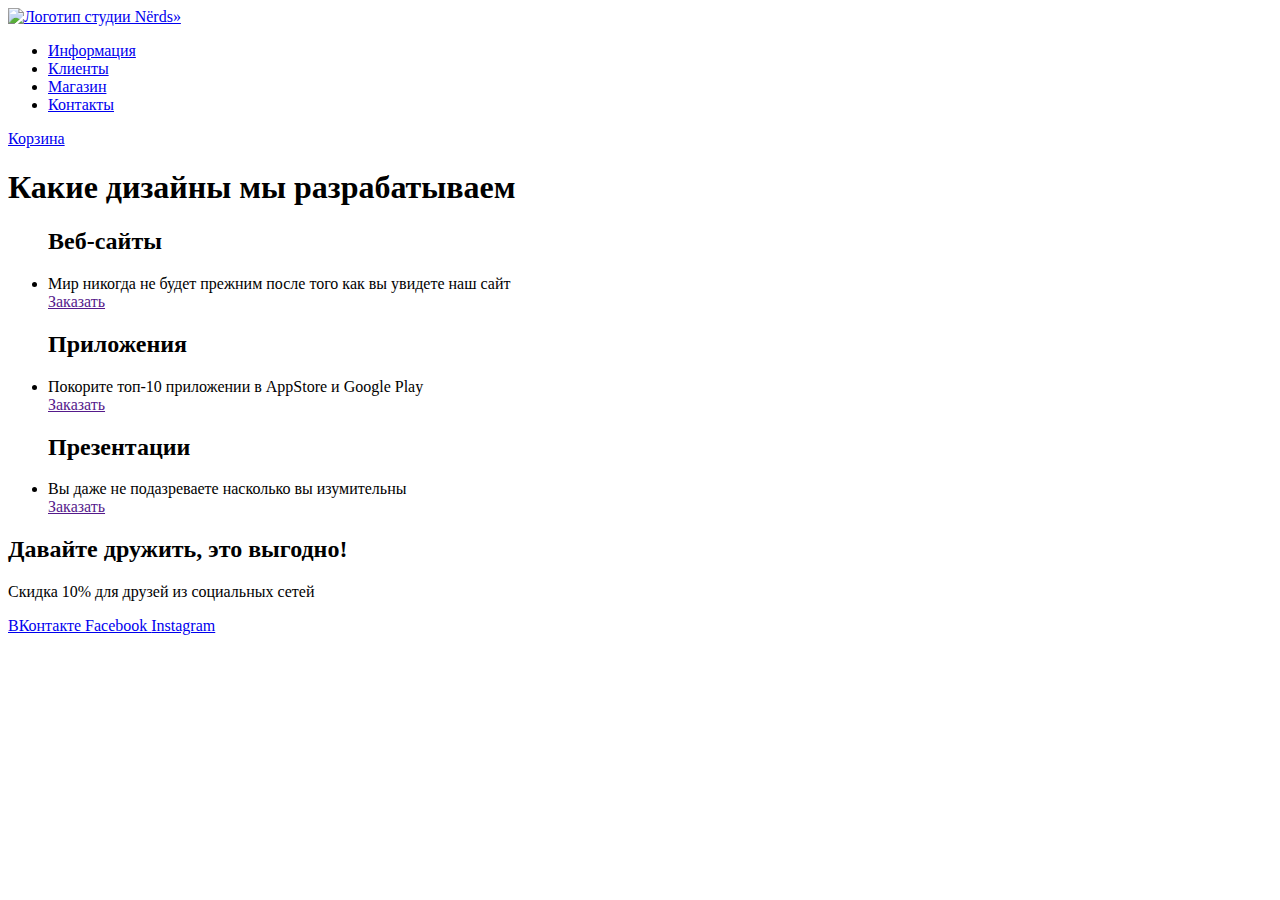
==== index.html @ 816fbe58 "добавляет верстку сайта" ====
<!DOCTYPE html>
<html lang="en">
<head>
    <meta charset="UTF-8">
    
    <title>Nёrd's</title>
</head>
<body>
    <header>
        <nav>
            <a href="index.html">
                <img src="https://via.placeholder.com/150x100" alt="Логотип студии Nёrds»">
              </a>
              <ul>
                <li><a href="Information.html">Информация</a></li>
                <li><a href="Clients.html">Клиенты</a></li>
                <li><a href="Shop.html">Магазин</a></li>
                <li><a href="Contacts.html">Контакты</a></li>
              </ul>
              <a href="Basket.html">Корзина</a>
        </nav>
    </header>
    <main>
        <section>
            <h1>Какие дизайны мы разрабатываем</h1>
            <ul>
                <h2>Веб-сайты</h2>
                <li>Мир никогда не будет прежним после того как вы увидете наш сайт</li>
                <a href=""> Заказать</a>
            </ul>
            <ul>
                <h2>Приложения</h2>
                <li>Покорите топ-10 приложении в AppStore и Google Play</li>
                <a href=""> Заказать</a>
            </ul>
            <ul>
                <h2>Презентации</h2>
                <li>Вы даже не подазреваете насколько вы изумительны</li>
                <a href=""> Заказать</a>
            </ul>
        </section>
   </main>
   <footer>
       <section>
           <h2>Давайте дружить, это выгодно!</h2>
           <p>Скидка 10% для друзей из социальных сетей</p>
           <a href="http://vk.com"> ВКонтакте </a>
           <a href="http://facebook.com"> Facebook </a>
           <a href="http://instagram.com"> Instagram</a>
       </section>
   </footer>
</body>
</html>
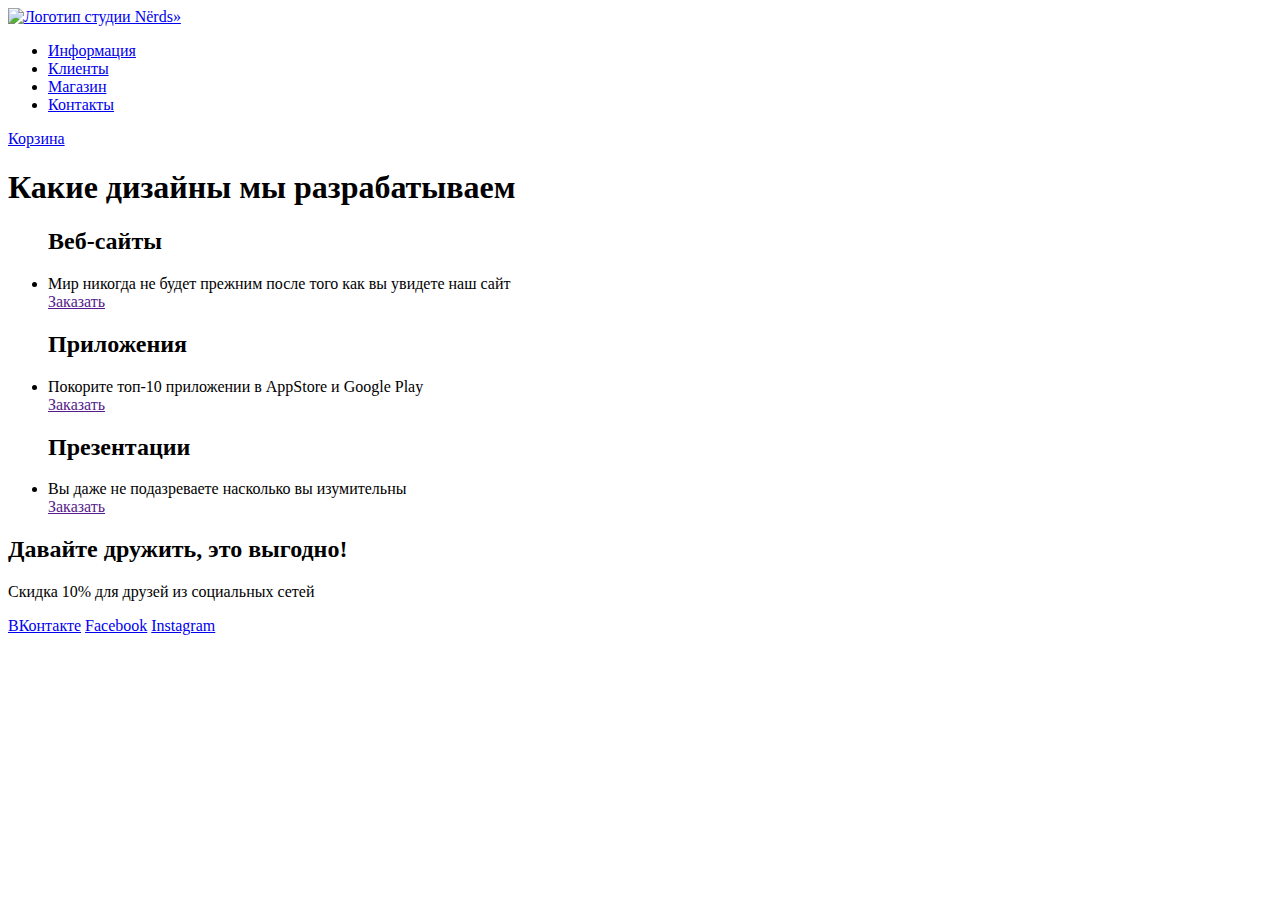
==== commit ff84fd87: "Фидбек 1 задание" ====
--- a/index.html
+++ b/index.html
@@ -1,8 +1,9 @@
 <!DOCTYPE html>
-<html lang="en">
+<html lang="ru">
 <head>
     <meta charset="UTF-8">
-    
+    <meta http-equiv="X-UA-Compatible" content="IE=edge">
+    <meta name="viewport" content="width=device-width, initial-scale=1.0">
     <title>Nёrd's</title>
 </head>
 <body>
@@ -10,19 +11,20 @@
         <nav>
             <a href="index.html">
                 <img src="https://via.placeholder.com/150x100" alt="Логотип студии Nёrds»">
-              </a>
-              <ul>
+            </a>
+            <ul>
                 <li><a href="Information.html">Информация</a></li>
                 <li><a href="Clients.html">Клиенты</a></li>
                 <li><a href="Shop.html">Магазин</a></li>
                 <li><a href="Contacts.html">Контакты</a></li>
-              </ul>
-              <a href="Basket.html">Корзина</a>
+            </ul>
+            <a href="Basket.html">Корзина</a>
         </nav>
     </header>
     <main>
         <section>
             <h1>Какие дизайны мы разрабатываем</h1>
+            <!-- Исправить список ul -> li*3 -->
             <ul>
                 <h2>Веб-сайты</h2>
                 <li>Мир никогда не будет прежним после того как вы увидете наш сайт</li>
@@ -39,15 +41,15 @@
                 <a href=""> Заказать</a>
             </ul>
         </section>
-   </main>
-   <footer>
-       <section>
-           <h2>Давайте дружить, это выгодно!</h2>
-           <p>Скидка 10% для друзей из социальных сетей</p>
-           <a href="http://vk.com"> ВКонтакте </a>
-           <a href="http://facebook.com"> Facebook </a>
-           <a href="http://instagram.com"> Instagram</a>
-       </section>
-   </footer>
+    </main>
+    <footer>
+        <section>
+            <h2>Давайте дружить, это выгодно!</h2>
+            <p>Скидка 10% для друзей из социальных сетей</p>
+            <a href="http://vk.com">ВКонтакте</a>
+            <a href="http://facebook.com">Facebook</a>
+            <a href="http://instagram.com">Instagram</a>
+        </section>
+    </footer>
 </body>
 </html>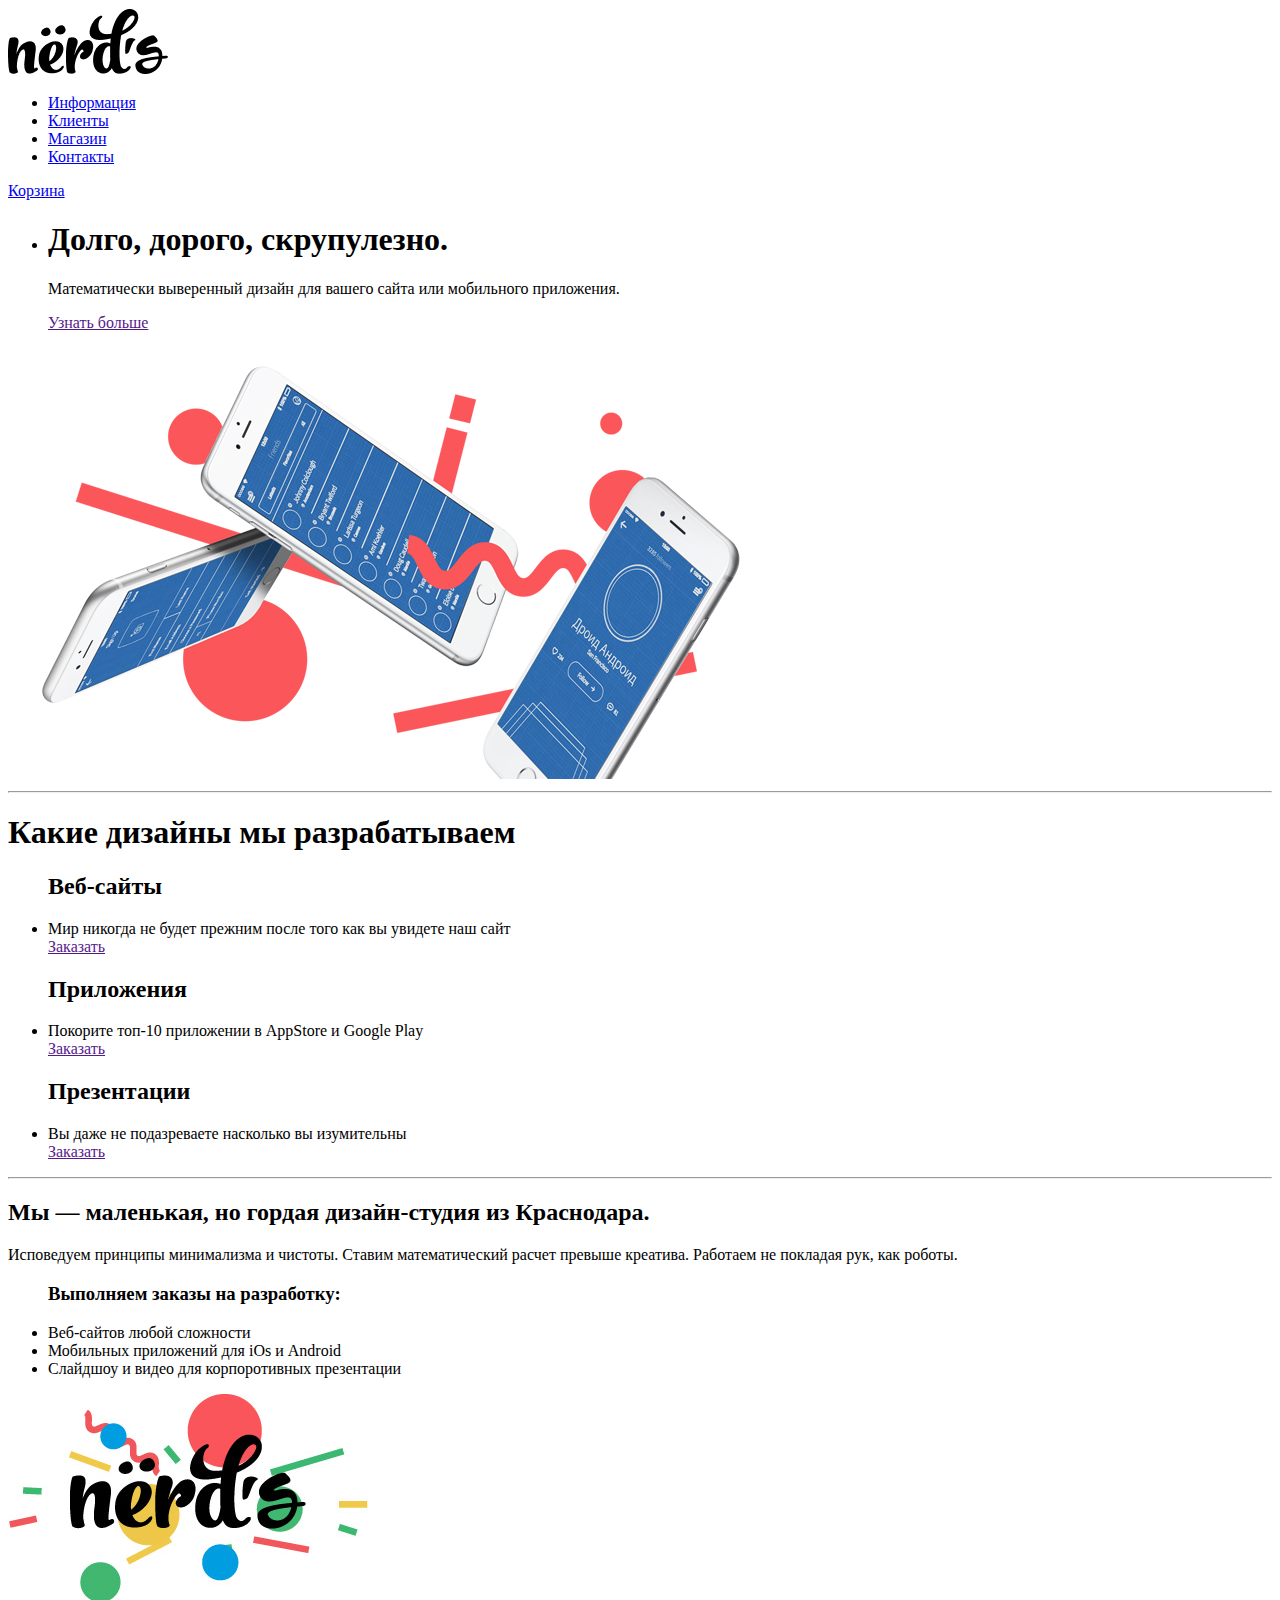
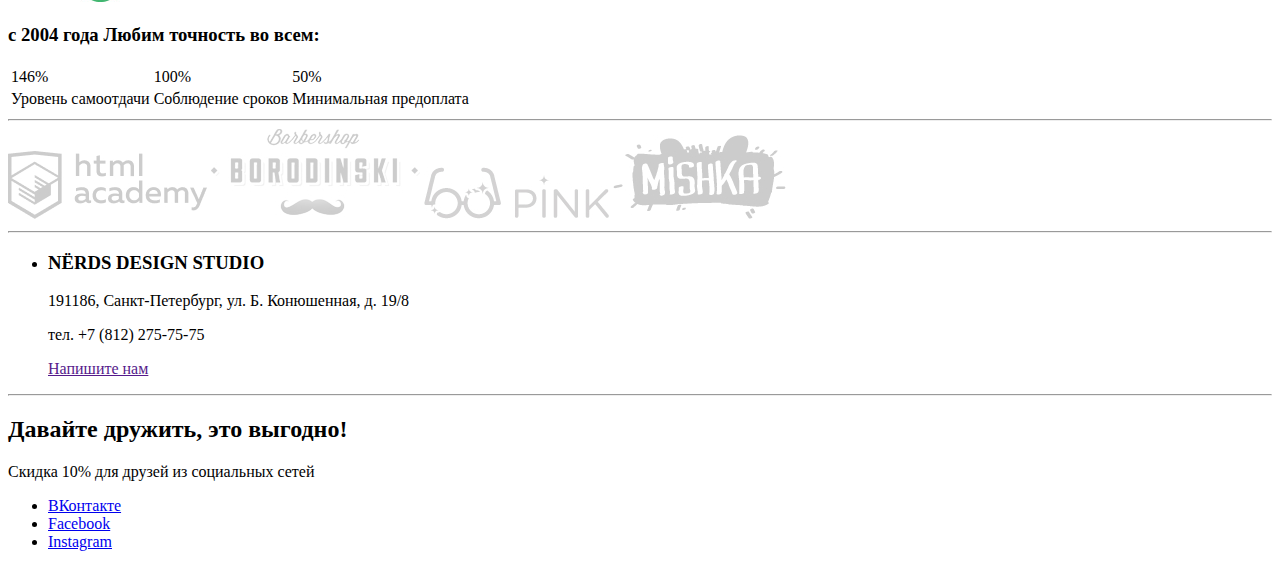
==== commit be3e9d90: "Редактирует" ====
--- a/index.html
+++ b/index.html
@@ -10,7 +10,7 @@
     <header>
         <nav>
             <a href="index.html">
-                <img src="https://via.placeholder.com/150x100" alt="Логотип студии Nёrds»">
+                <img src="nerds-logo.jpg" alt="Логотип студии Nёrds»">
             </a>
             <ul>
                 <li><a href="Information.html">Информация</a></li>
@@ -19,8 +19,17 @@
                 <li><a href="Contacts.html">Контакты</a></li>
             </ul>
             <a href="Basket.html">Корзина</a>
+            <ul>
+                <li>
+                    <h1>Долго, дорого, скрупулезно.</h1>
+                    <p>Математически выверенный дизайн для вашего сайта или мобильного приложения.</p> 
+                    <a href="">Узнать больше</a> 
+                </li>
+            </ul>  
+            <img src="nerds-index-slide1 1.jpg" alt="картинка">     
         </nav>
     </header>
+    <hr>
     <main>
         <section>
             <h1>Какие дизайны мы разрабатываем</h1>
@@ -41,14 +50,66 @@
                 <a href=""> Заказать</a>
             </ul>
         </section>
+        <hr>
+        <section>
+            <h2>Мы — маленькая, но гордая дизайн-студия из Краснодара.</h2>
+                <p>Исповедуем принципы минимализма и чистоты. Ставим математический расчет превыше креатива. Работаем не покладая рук, как роботы.</p>
+                   <ul>
+                    <h3>Выполняем заказы на разработку:</h3>
+                       <li>Веб-сайтов любой сложности</li>
+                       <li>Мобильных приложений для iOs и Android</li>
+                       <li>Слайдшоу и видео для корпоротивных презентации</li>
+                   </ul>
+                   <img src="nerds-illustration 1.jpg" alt="Иллюстрация">
+                   <h3>с 2004 года Любим точность во всем:</h3>
+                   <table>
+                       <tr>
+                           <td>146%</td>
+                           <td>100%</td>
+                           <td>50%</td>
+                           <tr>
+                               <td>Уровень самоотдачи</td>
+                               <td>Соблюдение сроков</td>
+                               <td>Минимальная предоплата</td>
+                           </tr>
+                       </tr>
+                   </table>
+         </section>
+
+         <hr>
+
+         <section>
+              <a href=""><img src="html academy.jpg" alt="html academy"></a>
+              <a href=""><img src="borodinsky.jpg" alt="borodiski"></a>
+              <a href=""><img src="pink.jpg" alt="pink"></a></li>
+              <a href=""><img src="mishka.jpg" alt="mishka"></a>
+        </section>
+
+          <hr>
+
+          <section>
+              <ul>
+                <li>    
+                    <h3>NЁRDS DESIGN STUDIO</h3>
+                    <P>191186, Санкт-Петербург, ул. Б. Конюшенная, д. 19/8</P>
+                    <p>тел. +7 (812) 275-75-75</p>
+                    <a href="">Напишите нам</a>
+                </li>
+              </ul>
+          </section>
+
+    <hr>
+    
     </main>
     <footer>
         <section>
             <h2>Давайте дружить, это выгодно!</h2>
             <p>Скидка 10% для друзей из социальных сетей</p>
-            <a href="http://vk.com">ВКонтакте</a>
-            <a href="http://facebook.com">Facebook</a>
-            <a href="http://instagram.com">Instagram</a>
+            <ul>
+                <li><a href="http://vk.com">ВКонтакте</a></li>
+                <li><a href="http://facebook.com">Facebook</a></li> 
+                <li><a href="http://instagram.com">Instagram</a></li>
+            </ul>
         </section>
     </footer>
 </body>
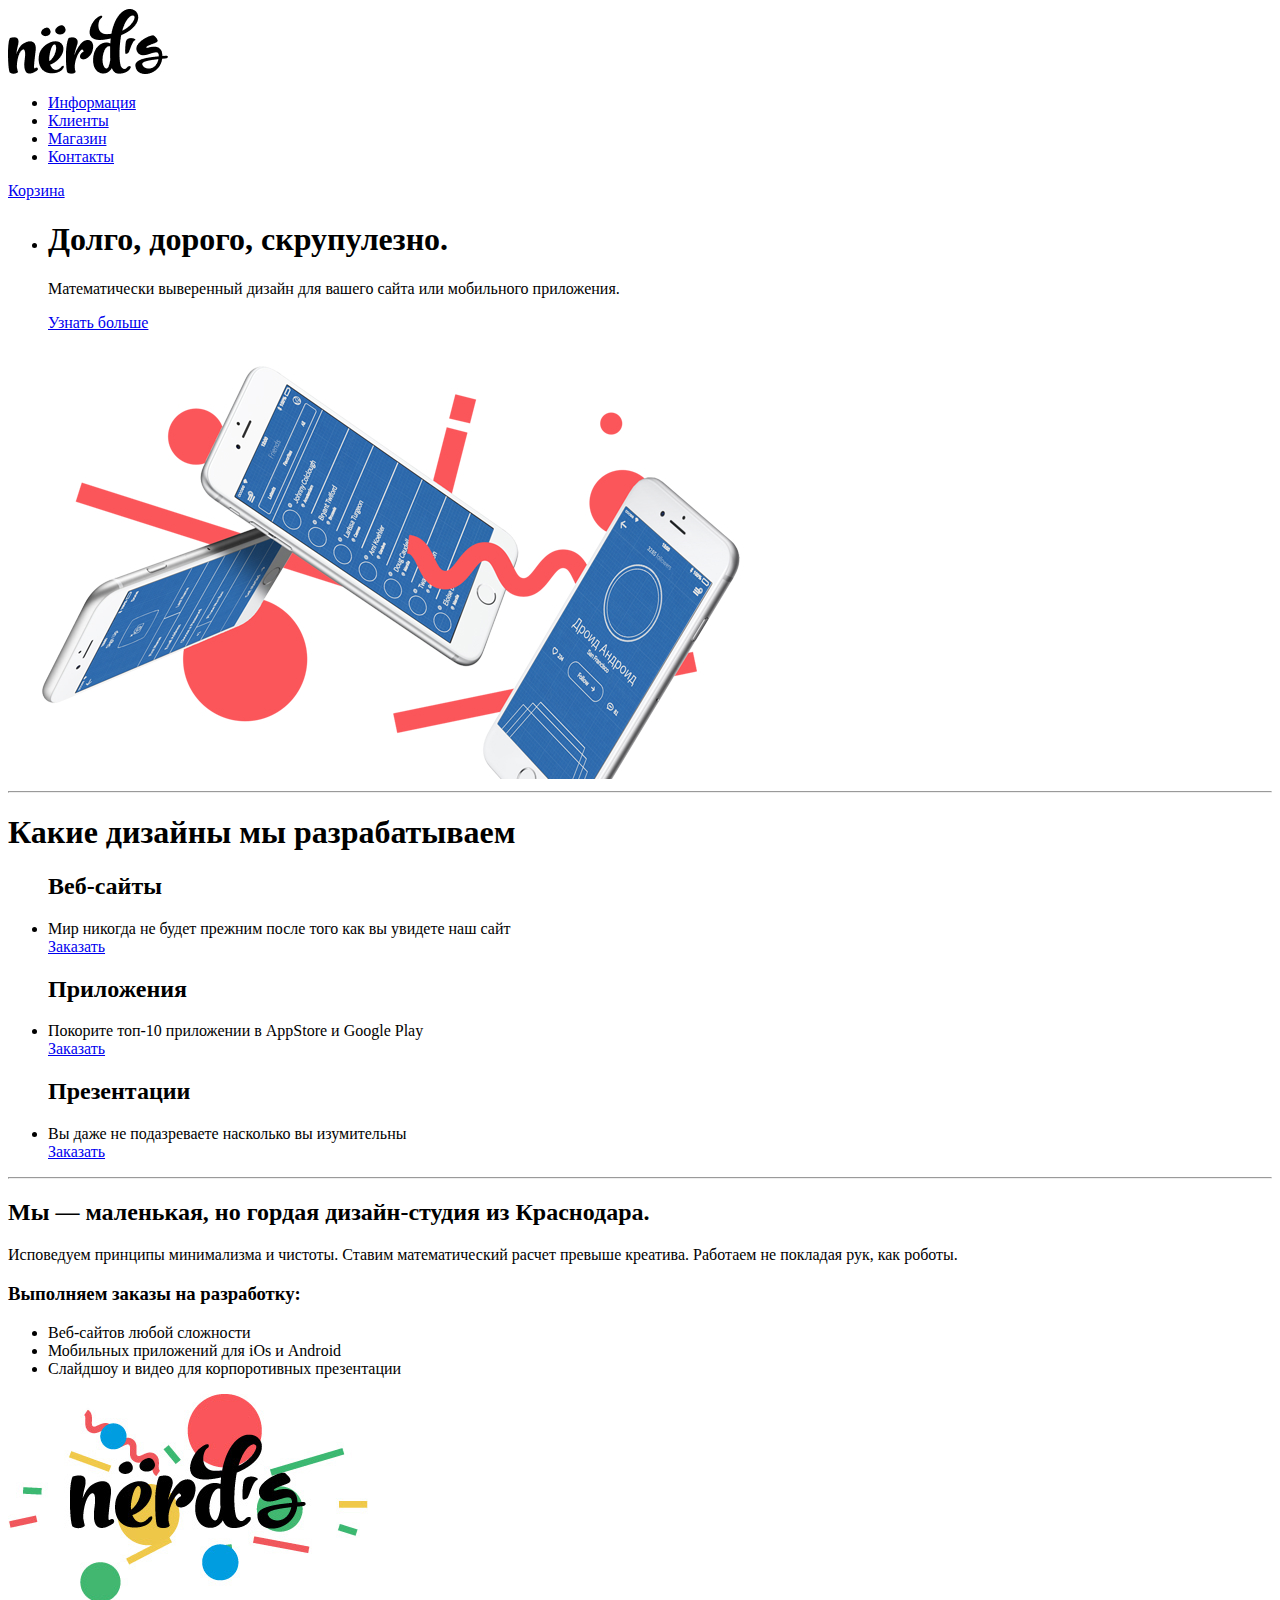
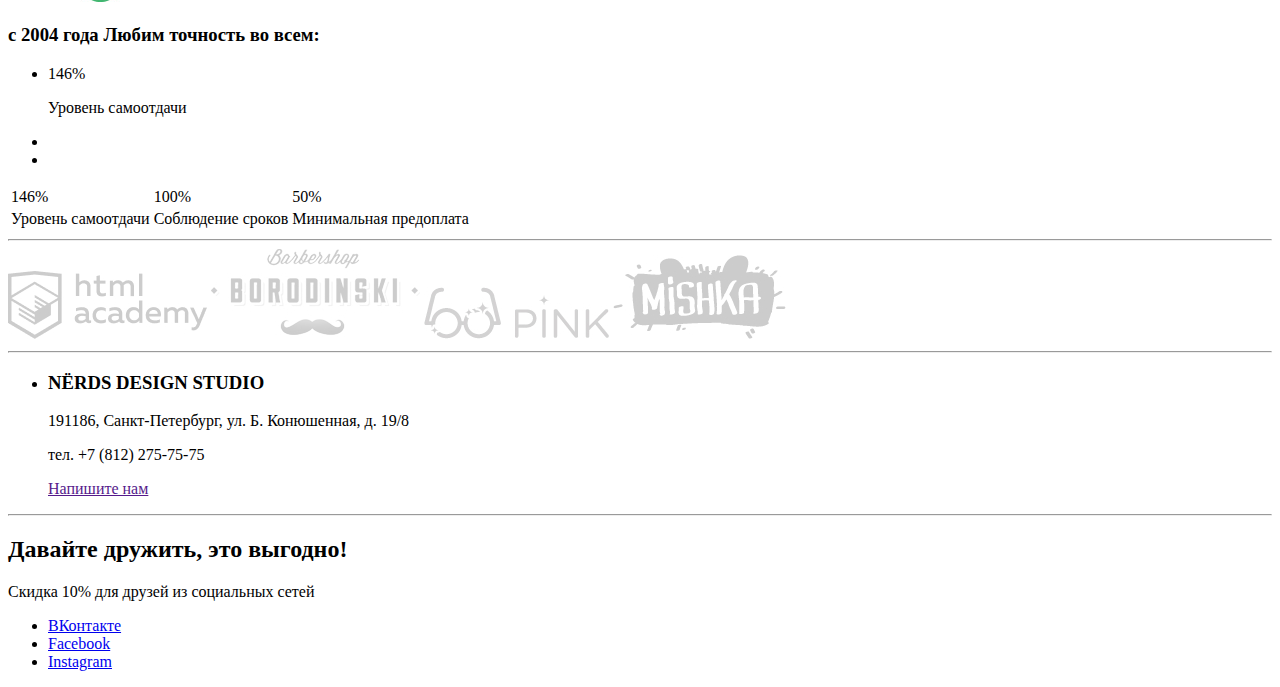
==== commit c6288a58: "Фидбек 2 урок" ====
--- a/index.html
+++ b/index.html
@@ -1,105 +1,130 @@
 <!DOCTYPE html>
 <html lang="ru">
+
 <head>
     <meta charset="UTF-8">
     <meta http-equiv="X-UA-Compatible" content="IE=edge">
     <meta name="viewport" content="width=device-width, initial-scale=1.0">
     <title>Nёrd's</title>
 </head>
+
 <body>
     <header>
         <nav>
             <a href="index.html">
-                <img src="nerds-logo.jpg" alt="Логотип студии Nёrds»">
+                <img src="images/nerds-logo.jpg" alt="Логотип студии Nёrds»">
             </a>
+            <!-- Заменить пустые ссылки на # -->
             <ul>
-                <li><a href="Information.html">Информация</a></li>
+                <li><a href="#">Информация</a></li>
                 <li><a href="Clients.html">Клиенты</a></li>
-                <li><a href="Shop.html">Магазин</a></li>
+                <li><a href="catalog.html">Магазин</a></li>
                 <li><a href="Contacts.html">Контакты</a></li>
             </ul>
             <a href="Basket.html">Корзина</a>
+
+            <!-- Перенести в main, сделать секцией -->
             <ul>
                 <li>
                     <h1>Долго, дорого, скрупулезно.</h1>
-                    <p>Математически выверенный дизайн для вашего сайта или мобильного приложения.</p> 
-                    <a href="">Узнать больше</a> 
+                    <p>Математически выверенный дизайн для вашего сайта или мобильного приложения.</p>
+                    <a href="#">Узнать больше</a>
                 </li>
-            </ul>  
-            <img src="nerds-index-slide1 1.jpg" alt="картинка">     
+            </ul>
+            <img src="images/nerds-index-slide1 1.jpg" alt="картинка">
         </nav>
     </header>
     <hr>
     <main>
         <section>
             <h1>Какие дизайны мы разрабатываем</h1>
-            <!-- Исправить список ul -> li*3 -->
+
+            <!-- Не забудь! Исправить список ul -> li*3 -->
             <ul>
                 <h2>Веб-сайты</h2>
                 <li>Мир никогда не будет прежним после того как вы увидете наш сайт</li>
-                <a href=""> Заказать</a>
+                <a href="#"> Заказать</a>
             </ul>
             <ul>
                 <h2>Приложения</h2>
                 <li>Покорите топ-10 приложении в AppStore и Google Play</li>
-                <a href=""> Заказать</a>
+                <a href="#"> Заказать</a>
             </ul>
             <ul>
                 <h2>Презентации</h2>
                 <li>Вы даже не подазреваете насколько вы изумительны</li>
-                <a href=""> Заказать</a>
+                <a href="#"> Заказать</a>
             </ul>
         </section>
         <hr>
         <section>
-            <h2>Мы — маленькая, но гордая дизайн-студия из Краснодара.</h2>
-                <p>Исповедуем принципы минимализма и чистоты. Ставим математический расчет превыше креатива. Работаем не покладая рук, как роботы.</p>
-                   <ul>
-                    <h3>Выполняем заказы на разработку:</h3>
-                       <li>Веб-сайтов любой сложности</li>
-                       <li>Мобильных приложений для iOs и Android</li>
-                       <li>Слайдшоу и видео для корпоротивных презентации</li>
-                   </ul>
-                   <img src="nerds-illustration 1.jpg" alt="Иллюстрация">
-                   <h3>с 2004 года Любим точность во всем:</h3>
-                   <table>
-                       <tr>
-                           <td>146%</td>
-                           <td>100%</td>
-                           <td>50%</td>
-                           <tr>
-                               <td>Уровень самоотдачи</td>
-                               <td>Соблюдение сроков</td>
-                               <td>Минимальная предоплата</td>
-                           </tr>
-                       </tr>
-                   </table>
-         </section>
+            <div>
+                <h2>Мы — маленькая, но гордая дизайн-студия из Краснодара.</h2>
+                <p>Исповедуем принципы минимализма и чистоты. Ставим математический расчет превыше креатива. Работаем не
+                    покладая рук, как роботы.</p>
+                <h3>Выполняем заказы на разработку:</h3>
+                <ul>
+                    <li>Веб-сайтов <span>любой</span> сложности</li>
+                    <li>Мобильных приложений для iOs и Android</li>
+                    <li>Слайдшоу и видео для корпоротивных презентации</li>
+                </ul>
+            </div>
 
-         <hr>
-
-         <section>
-              <a href=""><img src="html academy.jpg" alt="html academy"></a>
-              <a href=""><img src="borodinsky.jpg" alt="borodiski"></a>
-              <a href=""><img src="pink.jpg" alt="pink"></a></li>
-              <a href=""><img src="mishka.jpg" alt="mishka"></a>
+            <div>
+                <div>
+                    <img src="images/nerds-illustration 1.jpg" alt="Иллюстрация">
+                </div>
+                <h3>с 2004 года Любим точность во всем:</h3>
+                
+                <!-- Сделать не таблицу а список процентов -->
+                <ul>
+                    <li>
+                        <p>146<span>%</span></p>
+                        <p>Уровень самоотдачи</p>
+                    </li>
+                    <li></li>
+                    <li></li>
+                </ul>
+                <table>
+                    <tr>
+                        <td>146%</td>
+                        <td>100%</td>
+                        <td>50%</td>
+                    <tr>
+                        <td>Уровень самоотдачи</td>
+                        <td>Соблюдение сроков</td>
+                        <td>Минимальная предоплата</td>
+                    </tr>
+                    </tr>
+                </table>
+            </div>
         </section>
 
-          <hr>
+        <hr>
 
-          <section>
-              <ul>
-                <li>    
+        <!-- Переименовать картинки чтобы не было пробелов и ссылки # -->
+        <section>
+            <a href=""><img src="images/html academy.jpg" alt="html academy"></a>
+            <a href=""><img src="images/borodinsky.jpg" alt="borodiski"></a>
+            <a href=""><img src="images/pink.jpg" alt="pink"></a></li>
+            <a href=""><img src="images/mishka.jpg" alt="mishka"></a>
+        </section>
+
+        <hr>
+
+        <section>
+            <ul>
+                <li>
                     <h3>NЁRDS DESIGN STUDIO</h3>
                     <P>191186, Санкт-Петербург, ул. Б. Конюшенная, д. 19/8</P>
                     <p>тел. +7 (812) 275-75-75</p>
                     <a href="">Напишите нам</a>
                 </li>
-              </ul>
-          </section>
+            </ul>
+        </section>
 
-    <hr>
-    
+        <hr>
+
     </main>
     <footer>
         <section>
@@ -107,10 +132,11 @@
             <p>Скидка 10% для друзей из социальных сетей</p>
             <ul>
                 <li><a href="http://vk.com">ВКонтакте</a></li>
-                <li><a href="http://facebook.com">Facebook</a></li> 
+                <li><a href="http://facebook.com">Facebook</a></li>
                 <li><a href="http://instagram.com">Instagram</a></li>
             </ul>
         </section>
     </footer>
 </body>
+
 </html>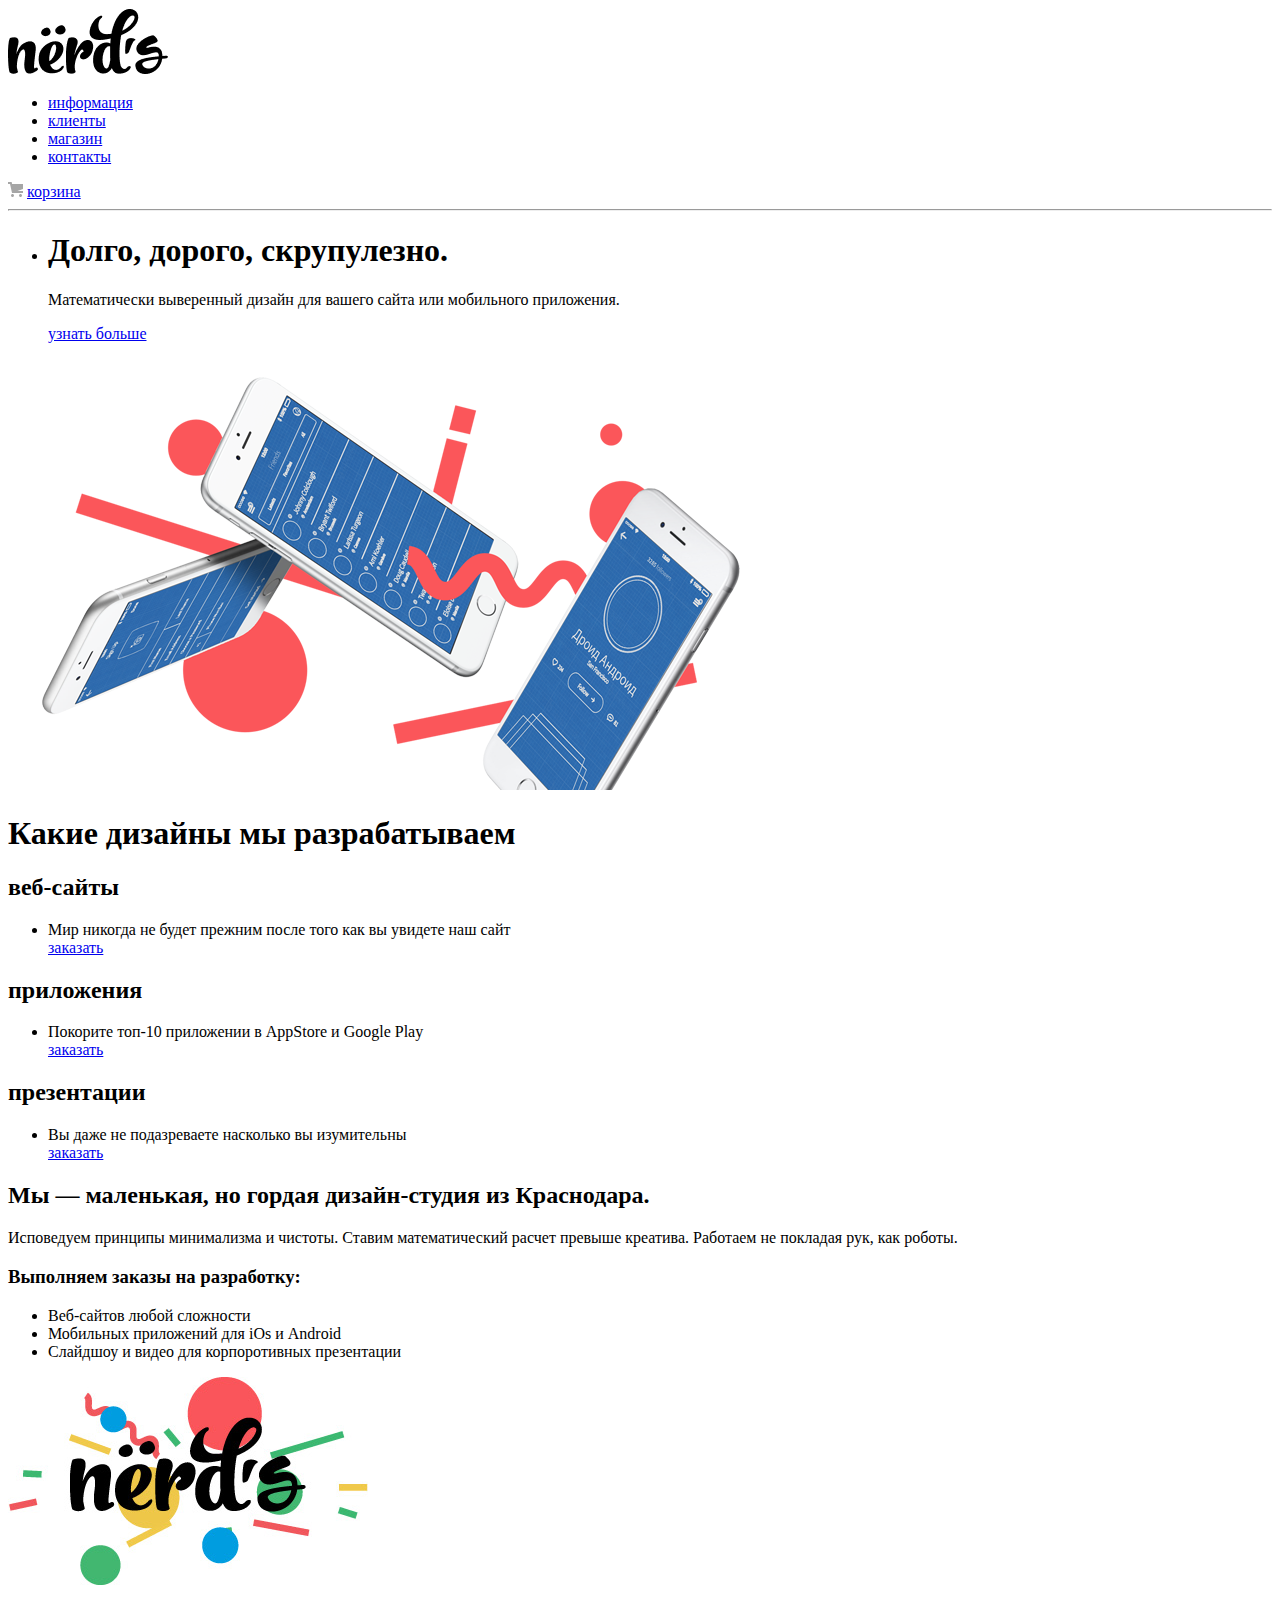
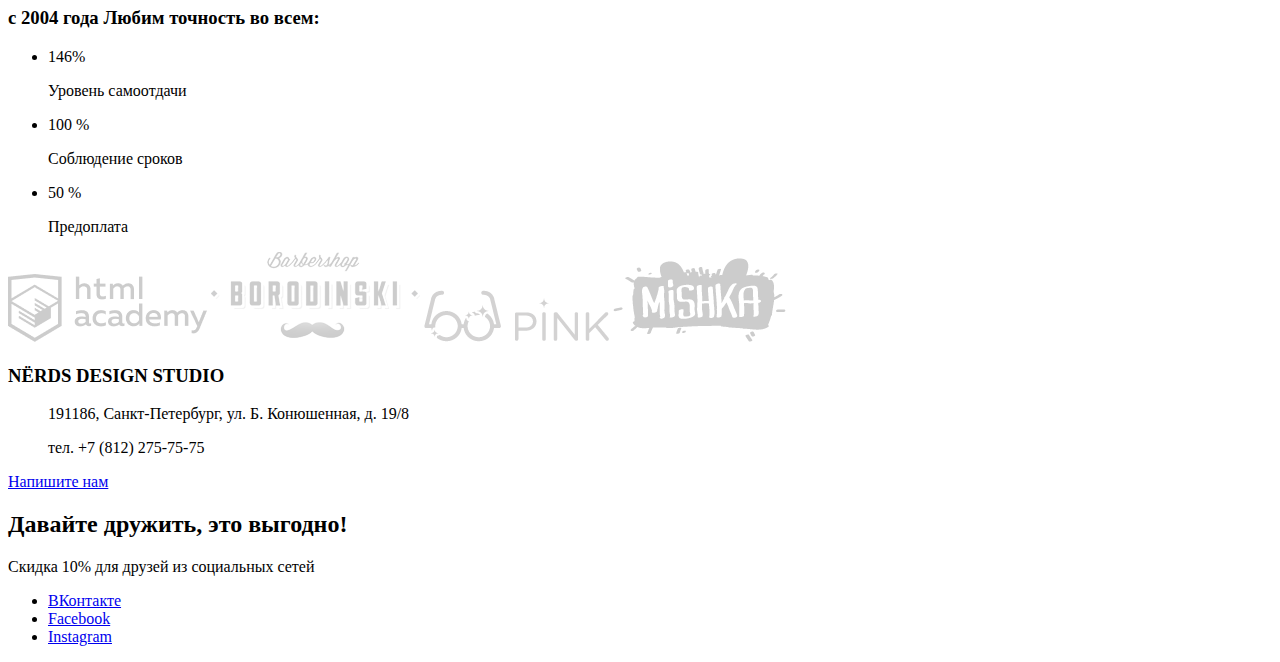
==== commit c1cf1d6e: "исправил" ====
--- a/index.html
+++ b/index.html
@@ -12,56 +12,61 @@
     <header>
         <nav>
             <a href="index.html">
-                <img src="images/nerds-logo.jpg" alt="Логотип студии Nёrds»">
+                <img src="images/nerds-logo.png" alt="Логотип_студии_Nёrds»">
             </a>
-            <!-- Заменить пустые ссылки на # -->
+
             <ul>
-                <li><a href="#">Информация</a></li>
-                <li><a href="Clients.html">Клиенты</a></li>
-                <li><a href="catalog.html">Магазин</a></li>
-                <li><a href="Contacts.html">Контакты</a></li>
+                <li><a href="#">информация</a></li>
+                <li><a href="#">клиенты</a></li>
+                <li><a href="catalog.html">магазин</a></li>
+                <li><a href="#">контакты</a></li>
             </ul>
-            <a href="Basket.html">Корзина</a>
-
-            <!-- Перенести в main, сделать секцией -->
-            <ul>
-                <li>
-                    <h1>Долго, дорого, скрупулезно.</h1>
-                    <p>Математически выверенный дизайн для вашего сайта или мобильного приложения.</p>
-                    <a href="#">Узнать больше</a>
-                </li>
-            </ul>
-            <img src="images/nerds-index-slide1 1.jpg" alt="картинка">
+           <img src="images/cart-icon.svg" alt="корзина">
+            <a href="#">корзина</a>                   
         </nav>
     </header>
     <hr>
     <main>
         <section>
+            <ul>
+                <li>
+                    <h1>Долго, дорого, скрупулезно.</h1>
+                    <p>Математически выверенный дизайн для вашего сайта или мобильного приложения.</p>
+                    <a href="#">узнать больше</a>
+                </li>
+            </ul>
+            <img src="images/nerds-index-slide.png" alt="картинка">
+        </section>
+        <section>
             <h1>Какие дизайны мы разрабатываем</h1>
 
-            <!-- Не забудь! Исправить список ul -> li*3 -->
-            <ul>
-                <h2>Веб-сайты</h2>
+         
+            <h2>веб-сайты</h2>
+            <ul>                
                 <li>Мир никогда не будет прежним после того как вы увидете наш сайт</li>
-                <a href="#"> Заказать</a>
+                <a href="#">заказать</a>
             </ul>
-            <ul>
-                <h2>Приложения</h2>
+
+            <h2>приложения</h2>
+            <ul>                
                 <li>Покорите топ-10 приложении в AppStore и Google Play</li>
-                <a href="#"> Заказать</a>
+                <a href="#">заказать</a>
             </ul>
-            <ul>
-                <h2>Презентации</h2>
+
+            <h2>презентации</h2>
+            <ul>                
                 <li>Вы даже не подазреваете насколько вы изумительны</li>
-                <a href="#"> Заказать</a>
+                <a href="#">заказать</a>
             </ul>
+
         </section>
-        <hr>
+       
         <section>
             <div>
                 <h2>Мы — маленькая, но гордая дизайн-студия из Краснодара.</h2>
                 <p>Исповедуем принципы минимализма и чистоты. Ставим математический расчет превыше креатива. Работаем не
                     покладая рук, как роботы.</p>
+
                 <h3>Выполняем заказы на разработку:</h3>
                 <ul>
                     <li>Веб-сайтов <span>любой</span> сложности</li>
@@ -72,58 +77,45 @@
 
             <div>
                 <div>
-                    <img src="images/nerds-illustration 1.jpg" alt="Иллюстрация">
+                    <img src="images/nerds-illustration.png" alt="Иллюстрация">
                 </div>
+
                 <h3>с 2004 года Любим точность во всем:</h3>
-                
-                <!-- Сделать не таблицу а список процентов -->
                 <ul>
                     <li>
                         <p>146<span>%</span></p>
                         <p>Уровень самоотдачи</p>
                     </li>
-                    <li></li>
-                    <li></li>
-                </ul>
-                <table>
-                    <tr>
-                        <td>146%</td>
-                        <td>100%</td>
-                        <td>50%</td>
-                    <tr>
-                        <td>Уровень самоотдачи</td>
-                        <td>Соблюдение сроков</td>
-                        <td>Минимальная предоплата</td>
-                    </tr>
-                    </tr>
-                </table>
+
+                    <li>
+                        <p>100 <span>%</span></p>
+                        <p>Соблюдение сроков</p>
+                    </li>
+
+                    <li>
+                        <p>50 <span>%</span></p>
+                        <p>Предоплата</p>
+                    </li>
+                </ul>                
             </div>
+
         </section>
-
-        <hr>
-
-        <!-- Переименовать картинки чтобы не было пробелов и ссылки # -->
+        
         <section>
-            <a href=""><img src="images/html academy.jpg" alt="html academy"></a>
-            <a href=""><img src="images/borodinsky.jpg" alt="borodiski"></a>
-            <a href=""><img src="images/pink.jpg" alt="pink"></a></li>
-            <a href=""><img src="images/mishka.jpg" alt="mishka"></a>
-        </section>
-
-        <hr>
+            <a href="#"><img src="images/logo-1.png" alt="html-academy"></a>
+            <a href="#"><img src="images/logo-2.png" alt="borodiski"></a>
+            <a href="#"><img src="images/logo-3.png" alt="pink"></a></li>
+            <a href="#"><img src="images/logo-4.png" alt="mishka"></a>
+        </section>      
 
         <section>
-            <ul>
-                <li>
-                    <h3>NЁRDS DESIGN STUDIO</h3>
+            <h3>NЁRDS DESIGN STUDIO</h3>
+            <ul>                                    
                     <P>191186, Санкт-Петербург, ул. Б. Конюшенная, д. 19/8</P>
-                    <p>тел. +7 (812) 275-75-75</p>
-                    <a href="">Напишите нам</a>
-                </li>
+                    <p>тел. +7 (812) 275-75-75</p>                   
             </ul>
-        </section>
-
-        <hr>
+            <a href="#">Напишите нам</a>
+        </section>       
 
     </main>
     <footer>
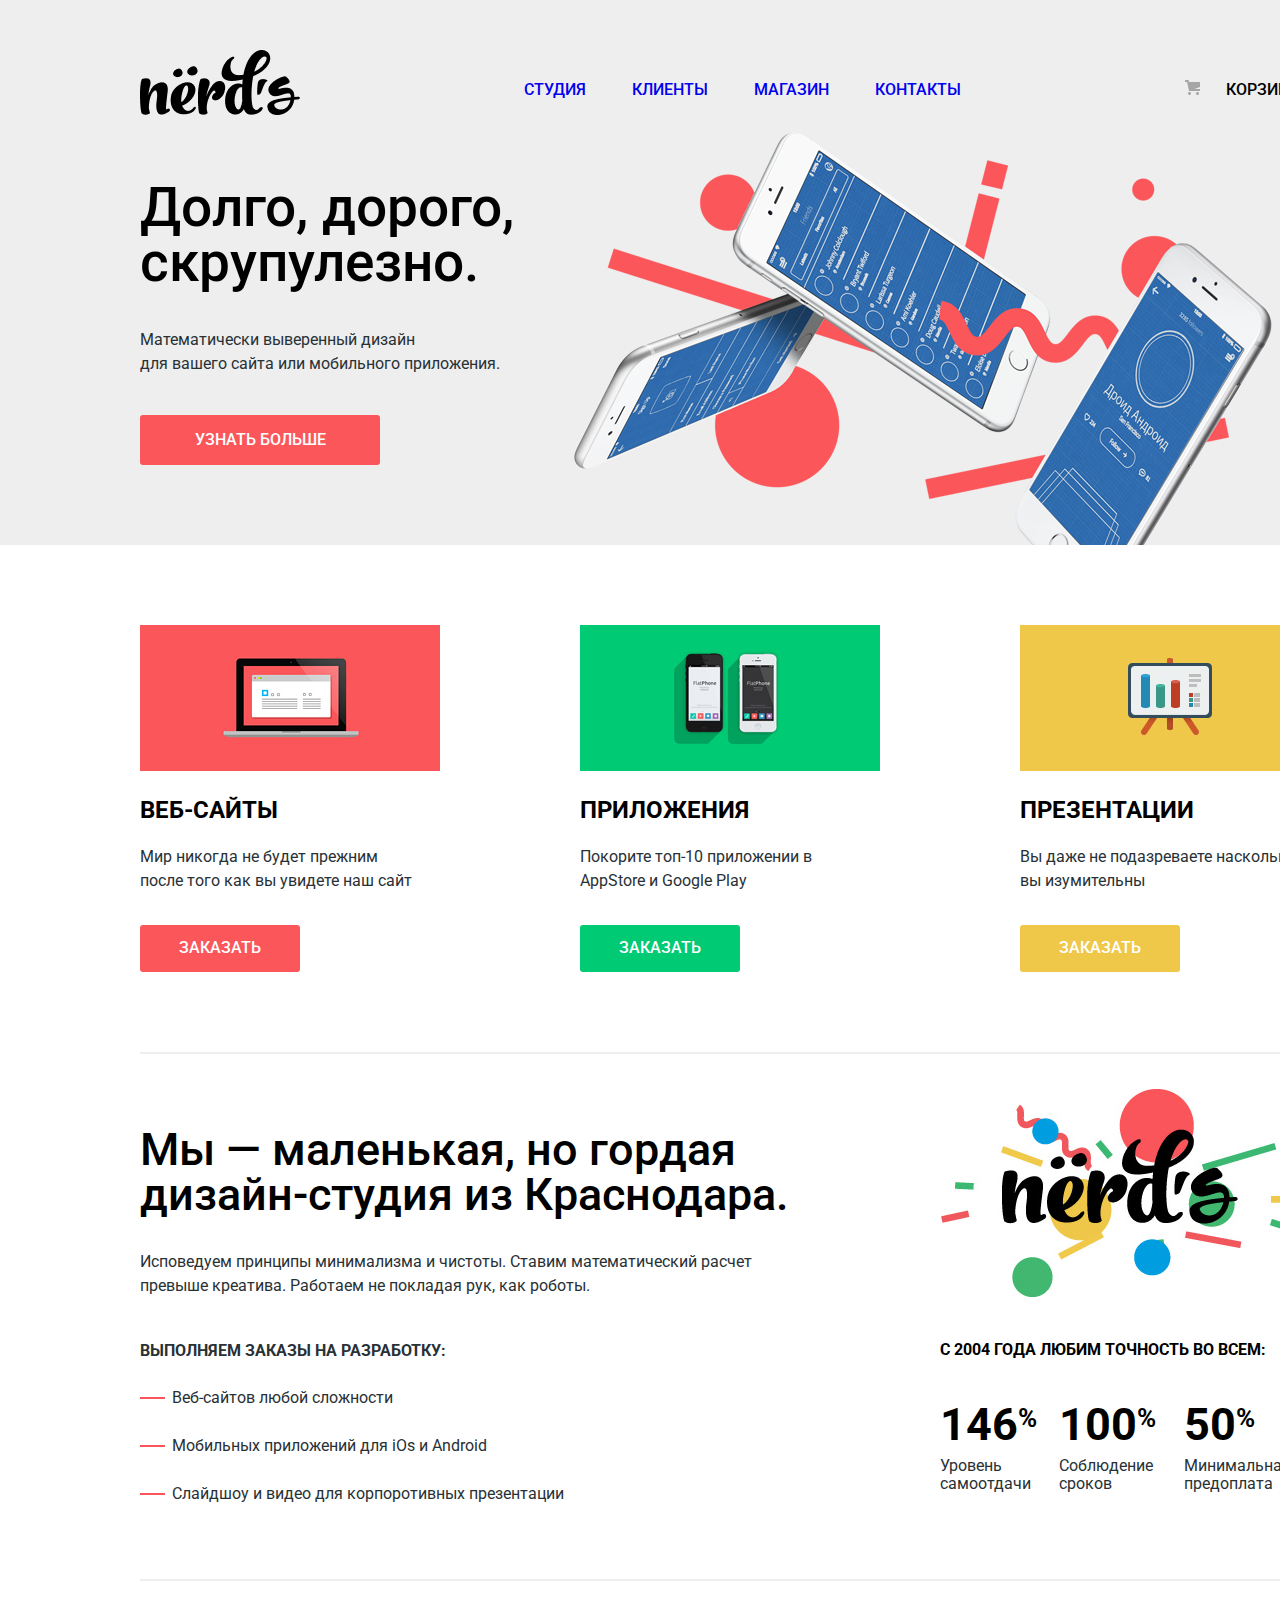
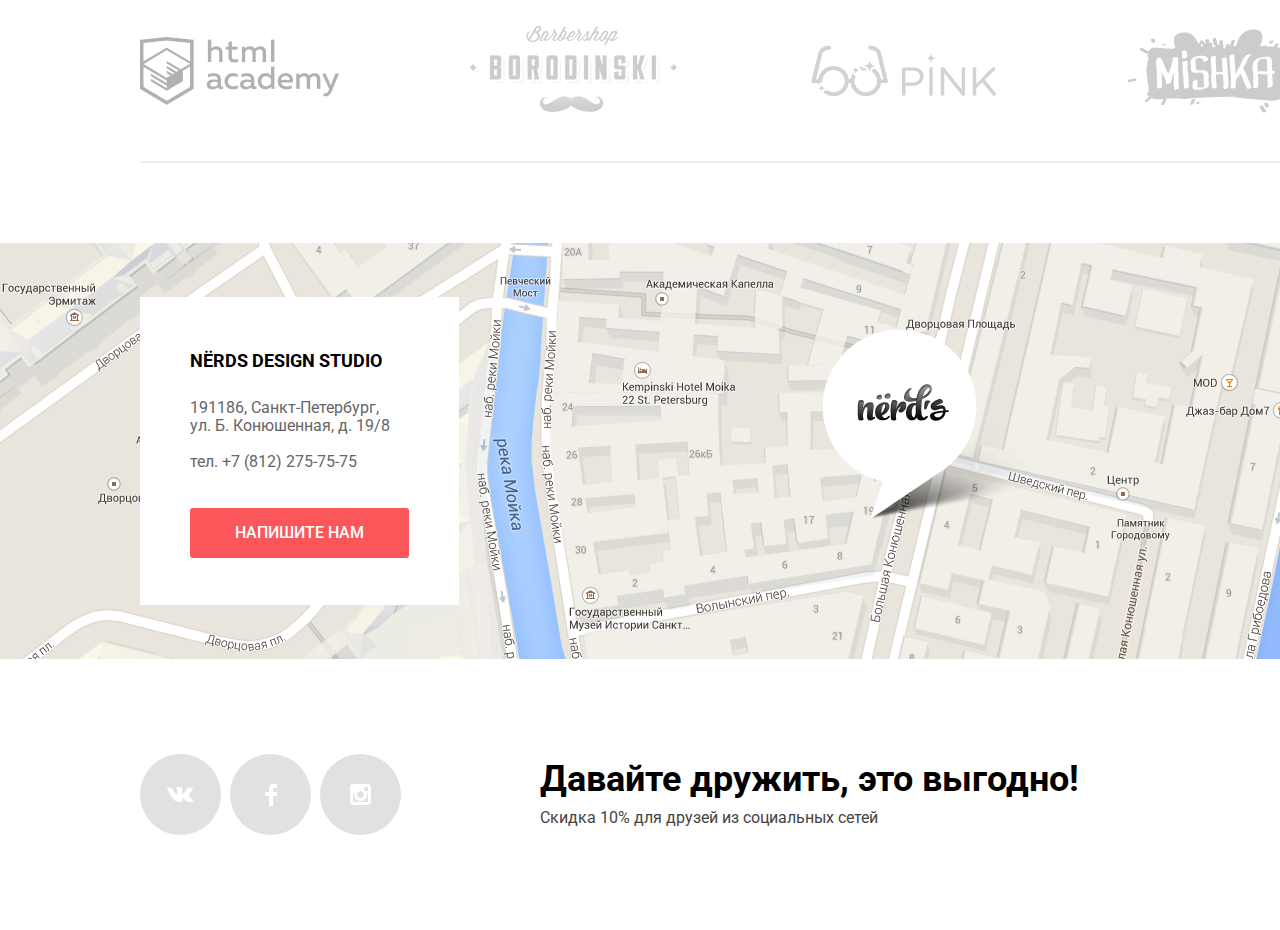
==== commit 5fed9241: "версия страницы 1.0" ====
--- a/index.html
+++ b/index.html
@@ -1,132 +1,249 @@
 <!DOCTYPE html>
-<html lang="ru">
+<html class="page" lang="ru">
 
 <head>
     <meta charset="UTF-8">
-    <meta http-equiv="X-UA-Compatible" content="IE=edge">
-    <meta name="viewport" content="width=device-width, initial-scale=1.0">
     <title>Nёrd's</title>
-</head>
-
-<body>
-    <header>
-        <nav>
-            <a href="index.html">
+    <link href="https://fonts.googleapis.com/css2?family=Roboto:wght@400;500;700&display=swap" rel="stylesheet">
+    <link rel="stylesheet" href="style.css">
+ </head>
+
+<body class="body">
+    <header class="main-header">
+        <nav class="main-navigation">
+
+            <a href="#" class="main-header-logo">
                 <img src="images/nerds-logo.png" alt="Логотип_студии_Nёrds»">
             </a>
-
-            <ul>
-                <li><a href="#">информация</a></li>
-                <li><a href="#">клиенты</a></li>
-                <li><a href="catalog.html">магазин</a></li>
-                <li><a href="#">контакты</a></li>
+            
+            <div class="main-navigation-wrapper">
+                 <ul class="site-navigation">
+                <li class="site-navigation-info"><a href="#">студия</a></li>
+                <li class="site-navigation-clients"><a href="#">клиенты</a></li>
+                <li class="site-navigation-catalog"><a href="catalog.html">магазин</a></li>
+                <li class="site-navigation-contacts"><a href="#">контакты</a></li>
             </ul>
-           <img src="images/cart-icon.svg" alt="корзина">
-            <a href="#">корзина</a>                   
+                </div>
+
+            <a href="#" class="cart">
+            корзина 
+                <div class="cart-img">
+                    <img src="images/cart-icon.svg" alt="корзина">
+                 </div>                             
+            </a>                         
         </nav>
     </header>
-    <hr>
-    <main>
-        <section>
-            <ul>
-                <li>
-                    <h1>Долго, дорого, скрупулезно.</h1>
-                    <p>Математически выверенный дизайн для вашего сайта или мобильного приложения.</p>
-                    <a href="#">узнать больше</a>
-                </li>
-            </ul>
-            <img src="images/nerds-index-slide.png" alt="картинка">
-        </section>
-        <section>
-            <h1>Какие дизайны мы разрабатываем</h1>
-
-         
-            <h2>веб-сайты</h2>
-            <ul>                
-                <li>Мир никогда не будет прежним после того как вы увидете наш сайт</li>
-                <a href="#">заказать</a>
-            </ul>
-
-            <h2>приложения</h2>
-            <ul>                
-                <li>Покорите топ-10 приложении в AppStore и Google Play</li>
-                <a href="#">заказать</a>
-            </ul>
-
-            <h2>презентации</h2>
-            <ul>                
-                <li>Вы даже не подазреваете насколько вы изумительны</li>
-                <a href="#">заказать</a>
-            </ul>
-
-        </section>
-       
-        <section>
-            <div>
-                <h2>Мы — маленькая, но гордая дизайн-студия из Краснодара.</h2>
-                <p>Исповедуем принципы минимализма и чистоты. Ставим математический расчет превыше креатива. Работаем не
-                    покладая рук, как роботы.</p>
-
-                <h3>Выполняем заказы на разработку:</h3>
-                <ul>
-                    <li>Веб-сайтов <span>любой</span> сложности</li>
-                    <li>Мобильных приложений для iOs и Android</li>
-                    <li>Слайдшоу и видео для корпоротивных презентации</li>
-                </ul>
-            </div>
-
-            <div>
-                <div>
-                    <img src="images/nerds-illustration.png" alt="Иллюстрация">
-                </div>
-
-                <h3>с 2004 года Любим точность во всем:</h3>
-                <ul>
-                    <li>
-                        <p>146<span>%</span></p>
-                        <p>Уровень самоотдачи</p>
-                    </li>
-
-                    <li>
-                        <p>100 <span>%</span></p>
-                        <p>Соблюдение сроков</p>
-                    </li>
-
-                    <li>
-                        <p>50 <span>%</span></p>
-                        <p>Предоплата</p>
+    
+    <main class="container">
+        <section class="slogan">
+            <div class="slogan-title">
+                <h1 class="slogan-text">Долго, дорого, скрупулезно.</h1>
+                <ul class="slogan-list">
+                    <li class="slogan-item">                    
+                        <p>Математически выверенный дизайн <br>
+                        для вашего сайта или мобильного приложения.</p>
                     </li>
                 </ul>                
-            </div>
-
-        </section>
+                    <a href="#" class="more">узнать больше</a>                
+            </div>
+           
+            <div class="work-img">
+                <img src="images/nerds-index-slide.png" alt="картинка">
+            </div>            
+        </section>
+
+        <section class="development">  
+
+            <h1 class="visually-hidden">что мы разрабатываем</h1> 
+
+            <div class="development-sites">
+                <div class="development-img">
+                    <img src="images/illustration-1.png" alt="веб-сайты">
+                </div>
+                        
+                <h2 class="work-name">веб-сайты</h2>
+                <ul class="work-list">                
+                    <li class="work-item">Мир никогда не будет прежним <br> после того как вы увидете наш сайт</li>
+                      </ul>                      
+                        <a href="#" class="order-sites">заказать</a>                    
+            </div>
         
-        <section>
-            <a href="#"><img src="images/logo-1.png" alt="html-academy"></a>
-            <a href="#"><img src="images/logo-2.png" alt="borodiski"></a>
-            <a href="#"><img src="images/logo-3.png" alt="pink"></a></li>
-            <a href="#"><img src="images/logo-4.png" alt="mishka"></a>
+<div class="development-apps">
+    <div class="development-img">
+        <img src="images/illustration-2.png" alt="приложения">
+    </div>    
+    <h2 class="work-name">приложения</h2>
+    <ul class="work-list">                
+        <li class="work-item">Покорите топ-10 приложении в AppStore и Google Play</li>
+                </ul>                
+        <a href="#" class="order-apps">заказать</a>    
+</div>
+           
+<div class="development-presentation">
+    <div class="development-img">     
+        <img src="images/illustration-3.png" alt="презентации">   
+    </div>
+    
+    <h2 class="work-name">презентации</h2>
+    <ul class="work-list">                
+        <li class="work-items">Вы даже не подазреваете насколько вы изумительны</li>                
+    </ul>    
+        <a href="#" class="order-presentation">заказать</a>
+    </div>            
+        </section>
+       
+        <div class="devide">
+            <p class="visually-hidden">черта</p>
+       </div>
+       
+       <section class="features">
+
+            <div class="features-desc">
+                <h2 class="features-title">Мы — маленькая, но гордая дизайн-студия из Краснодара.</h2>
+                <p class="features-text">Исповедуем принципы минимализма и чистоты. Ставим математический расчет превыше креатива. Работаем не
+                    покладая рук, как роботы.</p>
+
+                <h3 class="features-subtitle">Выполняем заказы на разработку:</h3>
+              
+                <div class="features-table">
+                    <div class="dash">
+                        <p class="dash-1"></p>
+                        <p class="dash-2"></p>
+                        <p class="dash-3"></p>
+                   </div>
+                    <ul class="features-list">
+                        <li>Веб-сайтов любой сложности</li>
+                        <li>Мобильных приложений для iOs и Android</li>
+                        <li>Слайдшоу и видео для корпоротивных презентации</li>
+                    </ul>
+                </div>
+              
+
+            </div> 
+            
+            <div class="advantage">
+               
+                <div advantage-img>
+                    <img src="images/nerds-illustration.png" alt="Иллюстрация">
+                </div>
+
+                <h3 class="advantage-title">с 2004 года любим точность во всем:</h3>                          
+                  
+                <div class="advantage-table">
+                    <ul class="advantage-items">
+                        <li class="advantage-numb">146<span class="advantage-percent">%</span></li>
+                        <li class="advantage-text-1">Уровень самоотдачи</li>
+                    </ul>
+
+                    <ul class="advantage-items">
+                        <li class="advantage-numb">100<span class="advantage-percent">%</span></li>
+                        <li class="advantage-text-2">Соблюдение сроков</li>
+                    </ul>
+
+                    <ul class="advantage-items">
+                        <li class="advantage-numb">50<span class="advantage-percent">%</span></li>
+                        <li class="advantage-text-3">Минимальная предоплата</li>
+                    </ul>
+                </div>
+                                                   
+            </div>
+
+        </section>
+
+        <div class="devide">
+            <p class="visually-hidden">черта</p>
+       </div>
+
+        <section class="expirience">
+            <div class="html-academy">
+                <a href="#"><img src="images/htmlacademy.png" alt="html-academy"></a>
+            </div>
+
+            <div class="borodinski">
+                <a href="#"><img src="images/logo-2.png" alt="borodinski"></a>
+            </div>
+
+            <div class="pink">
+                <a href="#"><img src="images/logo-3.png" alt="pink"></a>
+            </div>
+
+            <div class="mishka">
+                <a href="#"><img src="images/logo-4.png" alt="mishka"></a>
+            </div>           
         </section>      
 
-        <section>
-            <h3>NЁRDS DESIGN STUDIO</h3>
-            <ul>                                    
-                    <P>191186, Санкт-Петербург, ул. Б. Конюшенная, д. 19/8</P>
-                    <p>тел. +7 (812) 275-75-75</p>                   
-            </ul>
-            <a href="#">Напишите нам</a>
-        </section>       
-
+        <div class="devide">
+            <p class="visually-hidden">черта</p>
+       </div>
+
+        <section class="location">
+          
+                <!-- <div class="map">
+                    <img src="images/map-1.png" alt="map">              
+                </div> -->
+
+                <div class="map-marker">            
+                    <img src="images/map-marker-1.png" alt="map-marker-1">
+                </div>
+     
+                <div class="contacts">                    
+                    <h3 class="adress-title">nёrds design studio</h3>                    
+                    <ul class="contacts-list">                                    
+                            <li class="contacts-item">191186, Санкт-Петербург, <br> ул. Б. Конюшенная, д. 19/8</li>
+                            <li class="contacts-item">тел. +7 (812) 275-75-75</li>                   
+                    </ul>                    
+                        <a href="#" class="message">напишите нам</a>                    
+                </div>                     
+        </section> 
     </main>
-    <footer>
-        <section>
-            <h2>Давайте дружить, это выгодно!</h2>
-            <p>Скидка 10% для друзей из социальных сетей</p>
-            <ul>
-                <li><a href="http://vk.com">ВКонтакте</a></li>
-                <li><a href="http://facebook.com">Facebook</a></li>
-                <li><a href="http://instagram.com">Instagram</a></li>
-            </ul>
+
+    <footer class="page-footer main-footer">
+        <section class="footer-info">
+            <div class="footer-slogan">
+                <h2 class="footer-title">Давайте дружить, это выгодно!</h2>
+                <p class="footer-text">Скидка 10% для друзей из социальных сетей</p>
+            </div>
+       
+            
+            <div class="social">
+                <ul class="social-img">
+                    <li>
+                        <a class="social-button" href="https://vk.com">
+                        <span class="visually-hidden">ВКонтакте</span>
+                        <div class="vk-img"> 
+                            <svg width="27" height="15" viewBox="0 0 27 15" fill="none" xmlns="http://www.w3.org/2000/svg">
+                                <path d="M16.138 11.51C17.094 11.201 18.318 13.55 19.621 14.449C20.599 15.13 21.348 14.983 21.348 14.983L24.821 14.933C24.821 14.933 26.636 14.821 25.778 13.379C25.707 13.259 25.275 12.31 23.193 10.357C21.016 8.31404 21.311 8.64504 23.932 5.11304C25.529 2.96004 26.168 1.64504 25.968 1.08504C25.776 0.546037 24.603 0.686037 24.603 0.686037L20.69 0.713037C20.309 0.714037 19.986 0.832037 19.839 1.22804C19.836 1.23204 19.218 2.89404 18.394 4.30704C16.653 7.29604 15.958 7.45504 15.67 7.26804C15.009 6.83504 15.176 5.53104 15.176 4.60404C15.176 1.70704 15.608 0.499037 14.33 0.187037C13.903 0.0830374 13.591 0.0150374 12.502 0.00503741C11.11 -0.0159626 9.92797 0.00503743 9.25797 0.334037C8.81297 0.557037 8.47197 1.04604 8.67897 1.07404C8.93897 1.10904 9.52197 1.23404 9.83397 1.66004C10.235 2.21204 10.223 3.44904 10.223 3.44904C10.223 3.44904 10.452 6.86004 9.68297 7.28304C9.15497 7.57304 8.43297 6.98104 6.87997 4.26704C6.08697 2.87904 5.48797 1.34504 5.48797 1.34504C5.48797 1.34504 5.37197 1.06004 5.16197 0.904037C4.91197 0.719037 4.56197 0.660037 4.56197 0.660037L0.84797 0.684037C0.84797 0.684037 0.28997 0.700037 0.0849697 0.946037C-0.0970303 1.16404 0.0699697 1.61404 0.0699697 1.61404C0.0699697 1.61404 2.97897 8.49504 6.27297 11.961C9.29297 15.143 12.725 14.932 12.725 14.932H14.28C14.28 14.932 14.749 14.878 14.989 14.62C15.213 14.38 15.203 13.929 15.203 13.929C15.203 13.929 15.172 11.82 16.138 11.51Z" fill="white"/>
+                            </svg>
+                        </div>          
+                    </a>
+                    </li>
+
+                        <li>
+                            <a class="social-button" href="https://facebook.com">
+                            <span class="visually-hidden">Facebook</span>
+                            <div class="fb-img">
+                                <svg width="12" height="22" viewBox="0 0 12 22" fill="none" xmlns="http://www.w3.org/2000/svg">
+                                    <path d="M12 4V0H8C5.79086 0 4 1.79086 4 4V8H0V12H4V22H8V12H12V8H8V4H12Z" fill="white"/>
+                                    </svg>
+                            </div>
+                          
+                                
+                        </a>
+                        </li>
+
+                            <li>
+                                <a class="social-button" href="https://instagram.com">
+                                <span class="visually-hidden">instagram</span>
+                                <div class="inst-img">
+                                    <svg width="21" height="21" viewBox="0 0 21 21" fill="none" xmlns="http://www.w3.org/2000/svg">
+                                        <path fill-rule="evenodd" clip-rule="evenodd" d="M3 0H18C19.65 0 21 1.35 21 3V18C21 19.65 19.65 21 18 21H3C1.35 21 0 19.65 0 18V3C0 1.35 1.35 0 3 0ZM14 10.5C14 8.57 12.43 7 10.5 7C8.57 7 7 8.57 7 10.5C7 12.43 8.57 14 10.5 14C12.43 14 14 12.43 14 10.5ZM3 18V9H4.181C4.0626 9.49127 4.00186 9.99467 4 10.5C4 14.0899 6.91015 17 10.5 17C14.0899 17 17 14.0899 17 10.5C16.9986 9.99464 16.9379 9.49118 16.819 9H18V18H3ZM14 7H18V3H14V7Z" fill="white"/>
+                                        </svg>
+                                </div>                                    
+                            </a>                          
+                            </li>               
+                </ul>
+            </div>
+          
         </section>
     </footer>
 </body>
--- a/style.css
+++ b/style.css
@@ -0,0 +1,900 @@
+.visually-hidden {
+    position: absolute;
+    width: 1px;
+    height: 1px;
+    margin: -1px;
+    border: 0;
+    padding: 0;
+    clip: rect(0 0 0 0);
+    overflow: hidden;
+    }
+
+   .body{
+    min-width: 1440px;
+    margin: 0 auto;   
+    padding: 0;
+    font-family: 'Roboto';
+    background: #FFFFFF;
+       }
+ 
+  img {
+    max-width: 100%;
+    height: auto;
+  }
+
+  .main-header {
+    background-color:#EEEEEE;
+    min-width: 1440px;
+    height: 114px;
+    
+      }
+
+  .main-navigation {
+     display: flex;
+     min-width: 1440px;
+     height: 114px;
+     justify-content: space-between;
+     align-items: end;
+     flex-direction: row; 
+   }
+
+  .main-header-logo {
+      min-width: 159.87px ;
+      height: 65.02px; 
+      margin-left: 140px;     
+  }
+  
+  .main-header-logo:active{
+      color: #000000;
+      opacity: 0.3;
+  }
+  
+
+  .site-navigation {    
+    min-width: 437px;
+    height: 30px;      
+    display: flex;
+    list-style: none;
+    text-transform: uppercase;
+    flex-direction: row;
+    align-items: end;
+    background-color: transparent;
+    text-transform: uppercase;
+    justify-content: space-between;
+    gap: 45px;
+    padding: 0 0 0 0;
+    border: 0;
+    margin-bottom: 9px;    
+    font-family: 'Roboto';
+    font-style: normal;
+    font-weight: 500;
+    font-size: 16px;
+    line-height: 30px;
+    color: #000000;
+    text-decoration: none;
+           }
+
+    .site-navigation a:visited{
+        color: #000000;
+    }
+    .site-navigation a:hover{
+        color: #FB565A;
+    }
+
+
+.site-navigation a:active{
+    color: #000000;
+    opacity: 0.3;
+}
+
+    a {
+        text-decoration: none;
+    }
+
+  .cart {
+      display: flex;
+      flex-direction: row-reverse;
+      text-transform: uppercase;
+      font-family: inherit;
+      width: 114.84px;
+      height: 30px;
+      align-items: center;
+      justify-content: space-between;
+      margin-bottom: 9px;   
+      margin-right: 140.16px;
+      font-family: 'Roboto';
+      font-style: normal;
+      font-weight: 500;
+      font-size: 16px;
+      line-height: 30px;
+      padding: 0;
+      color: #000000;
+       }
+
+       .cart a:visited{
+        color: #000000;
+       }
+       
+       .cart:hover{
+        color: #FB565A;
+           }
+
+        .cart:active{
+        color: #000000;
+        opacity: 0.3;
+        }
+       
+
+.slogan{    
+    max-width: 1440px;
+    height: 431px;
+    display: flex;
+    flex-direction: row;
+    align-items:end;
+    justify-content: space-between;
+    background-color: #EEEEEE;;
+              }
+          
+    .work-img{
+     width: 760px;
+     max-height: 431px;
+     padding: 0;
+     margin-right: 140.16px;
+    
+    
+          }
+
+    .slogan-title {
+    padding: 0;
+    width: 397px;
+    margin-left: 140px;
+    font-family: 'Roboto';
+    
+    }
+    .slogan-list {
+     list-style: none;
+     padding: 0;
+     font-family: 'Roboto';
+          }
+   
+  
+
+    
+.slogan-text {
+    display: flex;
+    justify-content:start;
+    width: 538px;
+    height: 111px;
+    font-family: inherit;
+    font-style: normal;
+    font-weight: 500;
+    font-size: 55px;
+    line-height: 55px;    
+    color: #000000;
+    margin-top: 78.3px;
+    padding: 0 0 0 0;   
+    border: 0;
+          }
+
+.slogan-item {      
+    width: 400px;
+    height: 49px;
+    font-family: 'Roboto';
+    font-style: normal;
+    font-weight: 400;
+    font-size: 16px;
+    line-height: 24px;
+    color: #283136;
+    padding: 0;
+    margin-bottom: 38px;
+}
+
+.more {
+font-family: 'Roboto';
+font-style: normal;
+font-weight: 500;
+font-size: 16px;
+line-height: 18px;
+text-transform: uppercase;
+color: #FFFFFF;
+border: none;
+background-color: #FB565A;
+width: 240px;
+height: 50px;
+margin-bottom: 80px;
+border-radius: 3px; display: flex;
+justify-content: center;
+align-items: center;
+}
+
+.more:hover{
+    background: #E74246;
+}
+  .more:active{
+    background: #D7373B;
+    box-shadow: inset 0px 3px 0px rgba(0, 1, 1, 0.1);
+    }
+
+.development{
+    max-width: 1440px;
+    height: 507px;
+    display: grid;   
+    grid-template-columns: 0fr 0fr 0fr;    
+    align-items: center;
+    justify-content: space-between;  
+ 
+}
+.development-sites {
+    width: 300px;
+    height: 347px;
+    background-color: transparent;
+    padding: 0;  
+    margin-left: 140px;
+    display: flex;
+    flex-direction: column;
+    justify-content: space-between;
+    font-family: 'Roboto';
+    
+    
+}
+
+.development-apps {
+    width: 300px;
+    height: 347px;
+    background-color: transparent;
+    padding: 0;  
+    margin-left: 140px;
+    display: flex;
+    flex-direction: column;
+    justify-content: space-between;
+    font-family: 'Roboto';
+    
+}
+
+.development-presentation {
+    width: 300px;
+    height: 347px;
+    background-color: transparent;
+    padding: 0;  
+    margin-left: 140px;
+    display: flex;
+    flex-direction: column;
+    justify-content: space-between;
+    font-family: 'Roboto';
+    margin-right: 200px;    
+}
+
+.devide {
+    width: 1158px;
+    height: 2px;
+    background: #EEEEEE;
+    margin-left: 140px;
+    padding: 0;
+}
+
+.work-name {
+    display: flex;
+    width: 138px;
+    height: 30px;
+font-family: inherit;
+font-style: normal;
+font-weight: 700;
+font-size: 24px;
+line-height: 30px;
+text-transform: uppercase;
+color: #000000;
+padding: 0;
+}
+
+.work-list {
+font-family: inherit;
+font-style: normal;
+font-weight: 400;
+font-size: 16px;
+line-height: 24px;
+color: #283136;
+list-style: none;
+margin: 0;
+padding: 0;
+}
+
+.order-sites {
+width: 160px;
+height: 50px;
+border-radius: 3px;
+font-family: inherit;
+font-style: normal;
+font-weight: 500;
+font-size: 16px;
+line-height: 18px;
+color: #FFFFFF;
+text-transform: uppercase;
+background-color: #FB565A;
+border: none;
+margin-top: 32px;
+display: flex;
+justify-content: center;
+align-items: center;
+}
+
+.order-sites:hover{
+    background: #E74246;
+}
+
+.order-sites:active{
+background: #D7373B;
+box-shadow: inset 0px 3px 0px rgba(0, 1, 1, 0.1);
+}
+
+.order-apps {
+    width: 160px;
+    height: 50px;
+    border-radius: 3px;
+    font-family: inherit;
+    font-style: normal;
+    font-weight: 500;
+    font-size: 16px;
+    line-height: 18px;
+    color: #FFFFFF;
+    text-transform: uppercase;
+    background-color: #00CA74;
+    border: none;
+    margin-top: 32px;
+    display: flex;
+    justify-content: center;
+    align-items: center;
+    }
+
+    .order-apps:hover{
+        background: #00BC6C;
+    }
+    .order-apps:active{
+        background: #00AA62;
+        box-shadow: inset 0px 3px 0px rgba(0, 1, 1, 0.1);
+    }
+
+    .order-presentation {
+        width: 160px;
+        height: 50px;
+        border-radius: 3px;
+        font-family: inherit;
+        font-style: normal;
+        font-weight: 500;
+        font-size: 16px;
+        line-height: 18px;
+        color: #FFFFFF;
+        text-transform: uppercase;
+        background-color: #EFC849;
+        border: none;
+        margin-top: 32px;
+        display: flex;
+        justify-content: center;
+        align-items: center;
+        }
+
+        .order-presentation:hover{
+            background: #EAB534;
+        }
+        .order-presentation:active{
+            background: #E5A722;
+            box-shadow: inset 0px 3px 0px rgba(0, 1, 1, 0.1);
+        }
+
+.features {
+max-width: 1160px;
+height: 525px;
+display: flex;
+margin-left: 140px;
+display: grid;
+grid-template-columns: 1fr 1fr;
+column-gap: 149px;
+margin-top: 0;
+}
+
+.features-desc {
+width: 651px;
+height: 525px;
+}
+
+.features-title {    
+    width: 651px;
+    height: 91px;    
+    font-family: 'Roboto';
+    font-style: normal;
+    font-weight: 500;
+    font-size: 45px;
+    line-height: 45px;
+    margin-top: 73px;
+    margin-bottom: 0;
+    
+  }
+
+.features-text {
+    width: 646px;
+    height: 49px;
+font-family: inherit;
+font-style: normal;
+font-weight: 400;
+font-size: 16px;
+line-height: 24px;
+color: #283136;
+padding: 0;
+margin-top: 32px;
+margin-bottom: 0;
+}
+
+.features-subtitle {
+    width: 306px;
+    height: 24px;
+    font-family: inherit;
+    font-style: normal;
+    font-weight: 700;
+    font-size: 16px;
+    line-height: 24px;
+    text-transform: uppercase;    
+    color: #283136;
+    padding: 0;  
+    margin-top: 40px;
+    margin-bottom: 0;
+}
+
+.features-table {
+    width: 431px;
+    height: 120px;
+    display: flex;
+    margin-top: 23px;
+    margin-bottom: 0;
+}
+
+.dash {
+    width: 25px;
+    height: 120px;
+    margin-right: 7px;
+    display: flex;
+    flex-direction: column;
+    justify-content: start;
+    
+
+}
+.dash-1 {
+    width: 25px;
+    height: 2px;
+    background: #FB565A;
+    margin: 0;
+    margin-top: 11px;
+    
+
+}
+
+.dash-2 {
+    width: 25px;
+    height: 2px;
+    background: #FB565A;
+    margin-bottom:0;
+    margin-top: 46px;
+}
+
+.dash-3 {
+    width: 25px;
+    height: 2px;
+    background: #FB565A;
+    margin-bottom:0;
+    margin-top: 46px;
+}
+
+.features-list {
+width: 431px;
+height: 120px;
+font-family: inherit;
+font-style: normal;
+font-weight: 400;
+font-size: 16px;
+line-height: 24px;
+color: #283136;
+list-style-type: none;
+padding: 0;
+margin: 0;
+display: flex;
+flex-direction: column;
+justify-content: space-between;
+}
+
+.advantage-img {
+width: 360px;
+height: 208px;
+
+
+}
+
+.advantage{
+    width: 360px;
+    height: 525px;
+    display: flex;
+    flex-direction: column;
+    justify-content: end;
+}
+.advantage-title {  
+font-family: 'Roboto';
+font-style: normal;
+font-weight: 700;
+font-size: 16px;
+line-height: 24px;
+text-transform: uppercase;
+color: #000000;
+margin-bottom:31px;
+margin-top:37px;
+}
+
+.advantage-numb {
+font-family: inherit;
+font-style: normal;
+font-weight: 700;
+font-size: 45px;
+line-height: 64px;
+color: #000000;
+width: 98px;
+height: 64px;
+display: flex;
+align-items: center;
+margin-top: 0;
+padding: 0;
+
+}
+
+
+
+.advantage-percent {
+font-family: inherit;
+font-style: normal;
+font-weight: 700;
+font-size: 26px;
+line-height: 40px;
+color: #000000;
+margin: 0;
+padding: 0;
+margin-bottom: 15px;
+}
+
+.advantage-list {
+list-style: none;
+}
+
+.advantage-text-1 {
+font-family: inherit;
+font-style: normal;
+font-weight: 400;
+font-size: 16px;
+line-height: 18px;
+color: #283136;
+margin-top: 0;
+width: 119px;
+height: 37px;
+}
+
+.advantage-text-2 {
+    font-family: inherit;
+    font-style: normal;
+    font-weight: 400;
+    font-size: 16px;
+    line-height: 18px;
+    color: #283136;
+    margin-top: 0;
+    width: 125px;
+    height: 37px;
+    }
+
+    .advantage-text-3 {
+        font-family: inherit;
+        font-style: normal;
+        font-weight: 400;
+        font-size: 16px;
+        line-height: 18px;
+        color: #283136;
+        margin-top: 0;
+        width: 119px;
+        height: 37px;
+        }
+
+.advantage-items {
+
+padding: 0;
+margin: 0;
+list-style: none;
+}
+.advantage-table{
+    width: 360px;
+    height: 111px;    
+    display: grid;
+    grid-template-columns: 0fr 0fr 0fr;    
+    margin-bottom: 75px;   
+}
+
+.expirience {
+    width: 1160px;
+    height: 180px;
+    display: flex;
+    flex-direction: row;
+    justify-content: space-between;
+    margin-left: 140px;
+    align-items: center;
+}
+
+.html-academy{
+  opacity: 0.3;
+}
+
+.html-academy a:hover{
+  opacity: 0.5;
+        }
+
+   .expirience a:active{
+    opacity: 0.3;
+   }
+
+.html-academy{
+width: 199px;
+height: 67.82px;
+left: 172px;
+top: 1644px;
+}
+
+.borodinski {
+width: 209px;
+height: 90px;
+left: 466px;
+top: 1627px;
+}
+
+.pink {
+width: 185px;
+height: 52px;
+left: 779px;
+top: 1646px;
+}
+
+.mishka {
+width: 173px;
+height: 84px;
+left: 1084px;
+top: 1633px;
+}
+
+.location {
+    width: 1440px;
+    height: 416px;
+    display: flex;
+    margin-top: 80px;
+    background-image:url(images/map-1.png);
+  }
+
+.map {
+width: 1440px;
+height: 416px;
+}
+
+.map-marker {
+width: 231px;
+height: 190px;
+margin-top: 86px;
+margin-left: 822px;
+
+}
+
+.contacts {
+    width: 319px;
+    height: 308px;
+    display: flex;
+    flex-direction: column;
+    justify-content: start;
+    align-items: start;       
+    background-color: #FFFFFF;;
+    margin-top: 54px;
+    margin-right: 0;
+    margin-left: 140px;
+    position: absolute;
+}
+
+.adress-title {
+width: 193px;
+height: 30px;
+font-family: inherit;
+font-style: normal;
+font-weight: 700;
+font-size: 18px;
+line-height: 30px;
+text-transform: uppercase;
+color: #000000;
+margin-left: 50px;
+margin-top: 49px;
+margin-bottom: 0;
+
+}
+
+.contacts-list {
+width: 230px;
+height: 72px;
+font-family: inherit;
+font-style: normal;
+font-weight: 400;
+font-size: 16px;
+line-height: 18px;
+display: flex;
+flex-direction: column;
+justify-content: space-between;
+align-items: start;
+color: #666666;
+list-style: none;
+padding: 0;
+margin-left: 50px;
+margin-top: 22.71px;
+margin-bottom: 0;
+}
+
+.contacts-item {
+    list-style: none;
+    padding: 0;
+    margin: 0;
+   }
+
+.message {
+font-family: inherit;
+font-style: normal;
+font-weight: 500;
+font-size: 16px;
+line-height: 18px;
+text-transform: uppercase;
+width: 219px;
+height: 50px;
+background: #FB565A;
+border-radius: 3px;
+border: none;
+color: #FFFFFF;
+margin-left: 50px;
+margin-top: 37.29px;
+margin-bottom: 0;
+display: flex;
+justify-content: center;
+align-items: center;
+}
+
+.message:hover{
+    background: #E74246;
+}
+  .message:active{
+    background: #D7373B;
+    box-shadow: inset 0px 3px 0px rgba(0, 1, 1, 0.1);
+    }
+
+
+.footer-info{
+width: 1440px;
+height: 271px;
+display: flex;
+flex-direction: row-reverse;
+align-items: center;
+justify-content: end;
+}
+
+.footer-title {
+font-family: inherit;
+font-style: normal;
+font-weight: 700;
+font-size: 36px;
+line-height: 36px;
+color: #000000;
+padding: 0;
+list-style: none;
+margin: 0;
+width: 660px;
+height: 36px;
+}
+
+.footer-text {
+font-family: 'Roboto';
+font-style: normal;
+font-weight: 400;
+font-size: 16px;
+line-height: 22px;
+color: #444444;
+width: 373px;
+height: 22px;
+margin: 0;
+padding: 0;
+}
+
+.social-img {
+    list-style: none;
+}
+
+.vk-img {
+    background: linear-gradient(0deg, #E1E1E1, #E1E1E1), #FFFFFF;
+    width: 81px;
+    height: 81px;
+    display: flex;
+    align-items: center;
+    flex-direction: row;
+    justify-content: center; border-radius: 50px;
+}
+
+.vk-img:hover,
+.fb-img:hover,
+.inst-img:hover{
+    background:#E74246;
+}
+
+.vk-img:active,
+.fb-img:active,
+.inst-img:active{
+    background: linear-gradient(0deg, #D7373B, #D7373B), #FFFFFF;
+    box-shadow: inset 0px 3px 0px rgba(0, 1, 1, 0.1);
+}
+
+
+
+.fb-img {
+    background: linear-gradient(0deg, #E1E1E1, #E1E1E1), #FFFFFF;
+    width: 81px;
+    height: 81px;
+    display: flex;
+    align-items: center;
+    flex-direction: row;
+    justify-content: center; border-radius: 50px;
+}
+
+.inst-img {
+    background: linear-gradient(0deg, #E1E1E1, #E1E1E1), #FFFFFF;
+    width: 81px;
+    height: 81px;
+    display: flex;
+    align-items: center;
+    flex-direction: row;
+    justify-content: center; 
+    border-radius: 50px; 
+         
+}
+
+.social-img {
+    display: flex;
+    flex-direction: row;
+    width: 261px;
+    height: 81px;
+    justify-content: space-between;
+    padding: 0px;
+
+  
+    
+}
+
+
+
+.social {
+    padding: 0;
+    margin-left: 140px;
+}
+
+.footer-slogan {
+  width: 660px;
+  height: 68px;
+  display: flex;
+  flex-direction: column;
+  justify-content: space-between;
+  margin: 0;
+  padding: 0;
+  margin-right: 240px;
+  margin-left: 139px;
+}
+
+
+
+
+
+
+
+
+
+
+
+
+    
+    
+
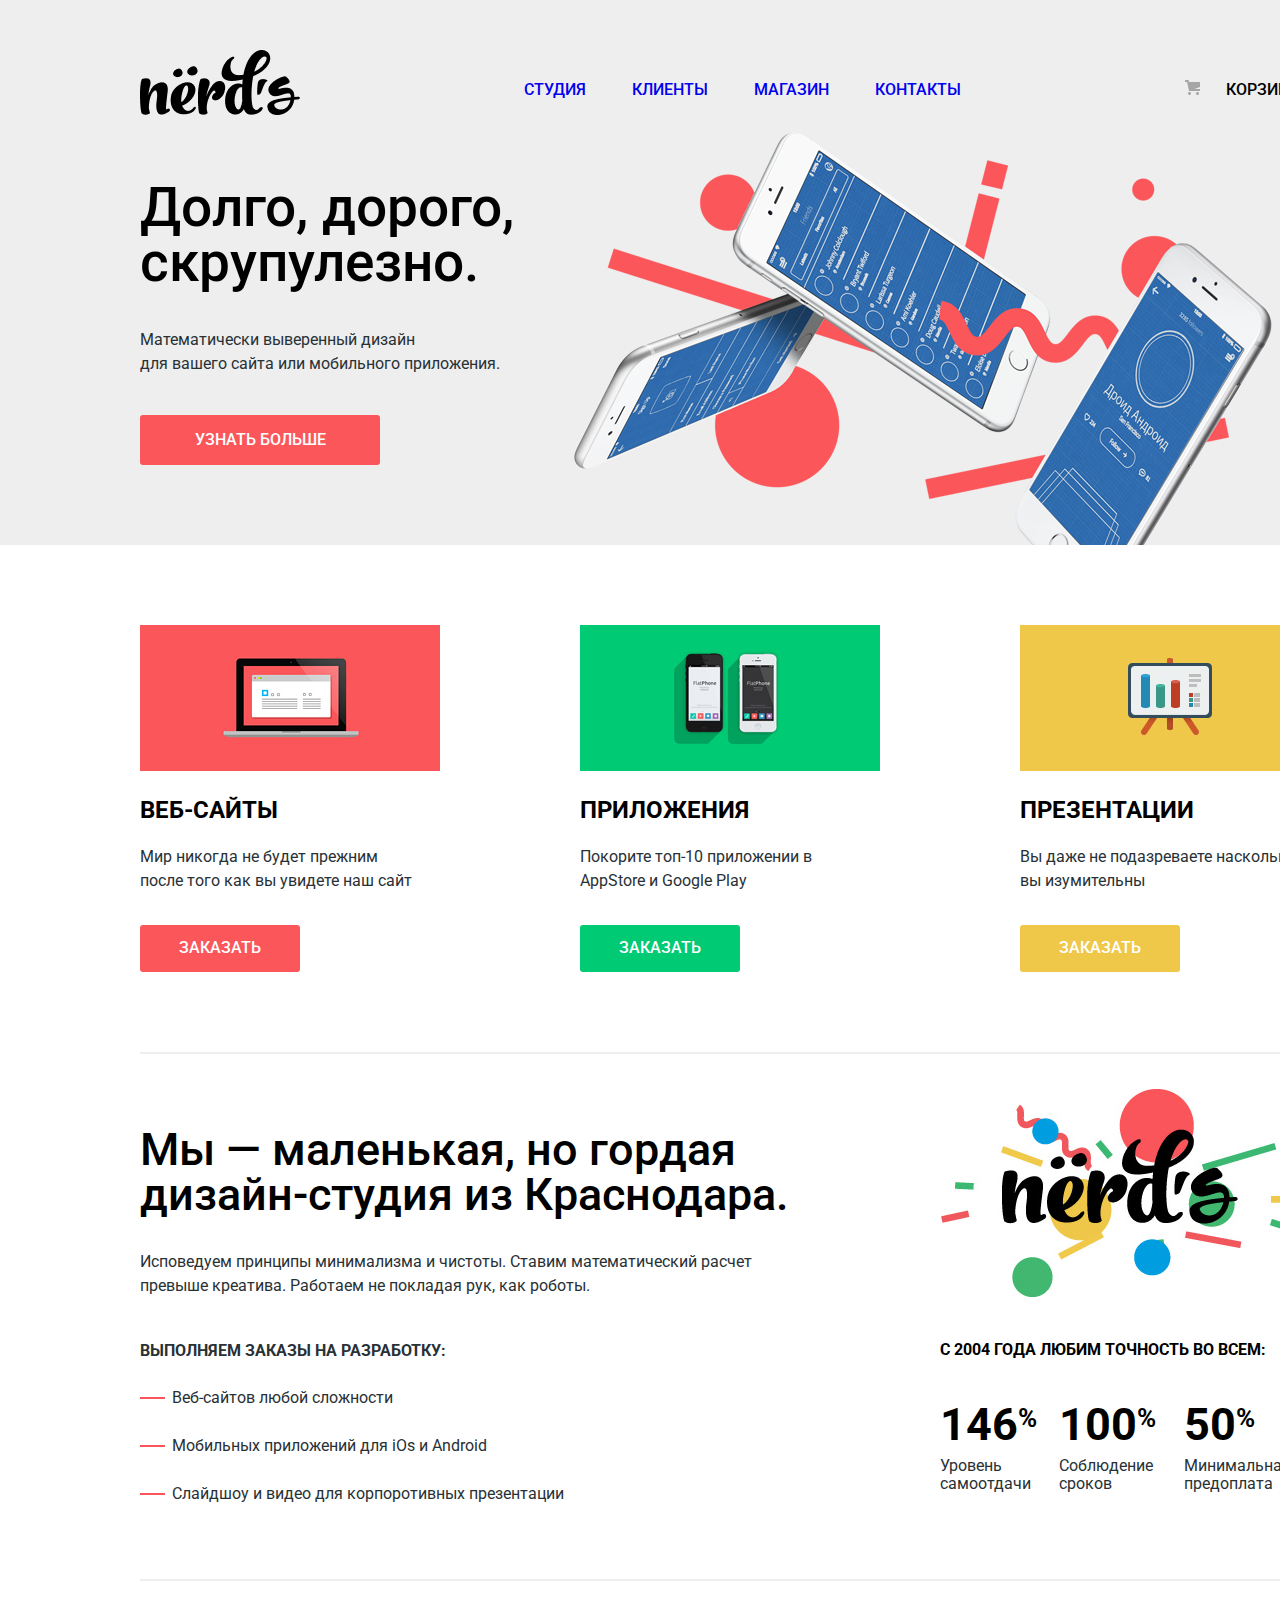
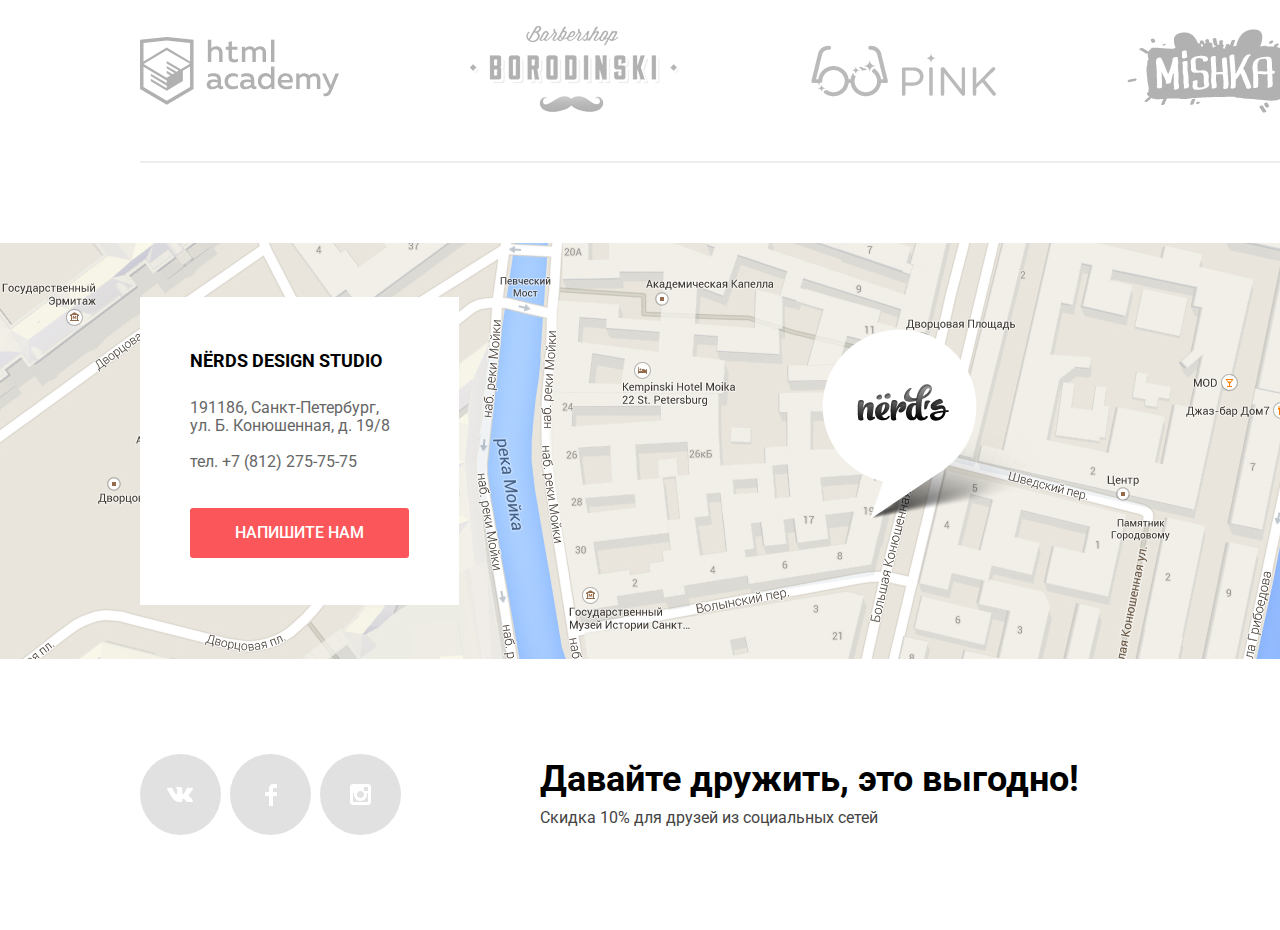
==== commit 7af7d460: "версия 1.1" ====
--- a/index.html
+++ b/index.html
@@ -156,19 +156,19 @@
 
         <section class="expirience">
             <div class="html-academy">
-                <a href="#"><img src="images/htmlacademy.png" alt="html-academy"></a>
+                <a href="#"><img src="images/Group-5.svg" alt="html-academy"></a>
             </div>
 
             <div class="borodinski">
-                <a href="#"><img src="images/logo-2.png" alt="borodinski"></a>
+                <a href="#"><img src="images/logo-2-2.svg" alt="borodinski"></a>
             </div>
 
             <div class="pink">
-                <a href="#"><img src="images/logo-3.png" alt="pink"></a>
+                <a href="#"><img src="images/logo-3-2.svg" alt="pink"></a>
             </div>
 
             <div class="mishka">
-                <a href="#"><img src="images/logo-4.png" alt="mishka"></a>
+                <a href="#"><img src="images/logo-4-2.svg" alt="mishka"></a>
             </div>           
         </section>      
 
--- a/style.css
+++ b/style.css
@@ -619,12 +619,19 @@
     align-items: center;
 }
 
-.html-academy{
+.html-academy,
+.borodinski,
+.pink,
+.mishka{
   opacity: 0.3;
 }
 
-.html-academy a:hover{
-  opacity: 0.5;
+.html-academy:hover,
+.borodinski:hover,
+.pink:hover,
+.mishka:hover{
+  opacity: 1;
+  transition: ease 2s;
         }
 
    .expirience a:active{
